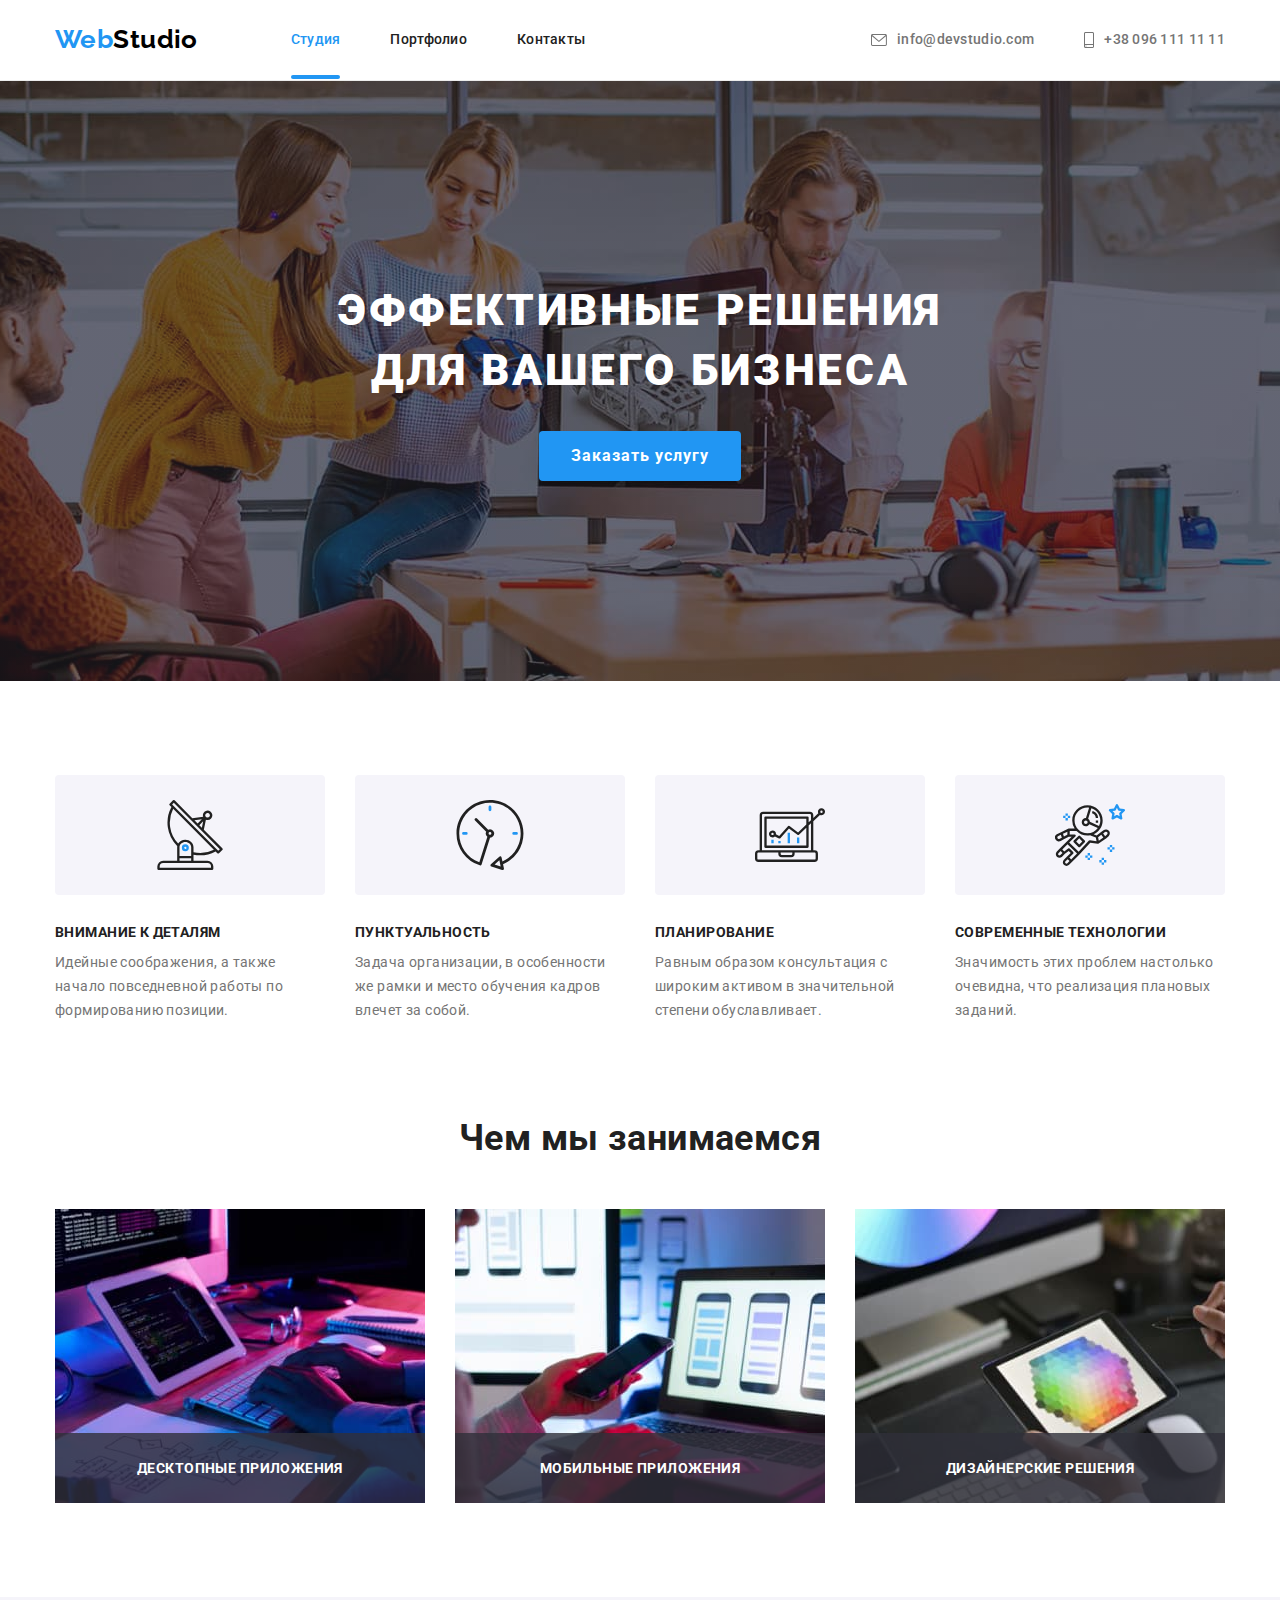
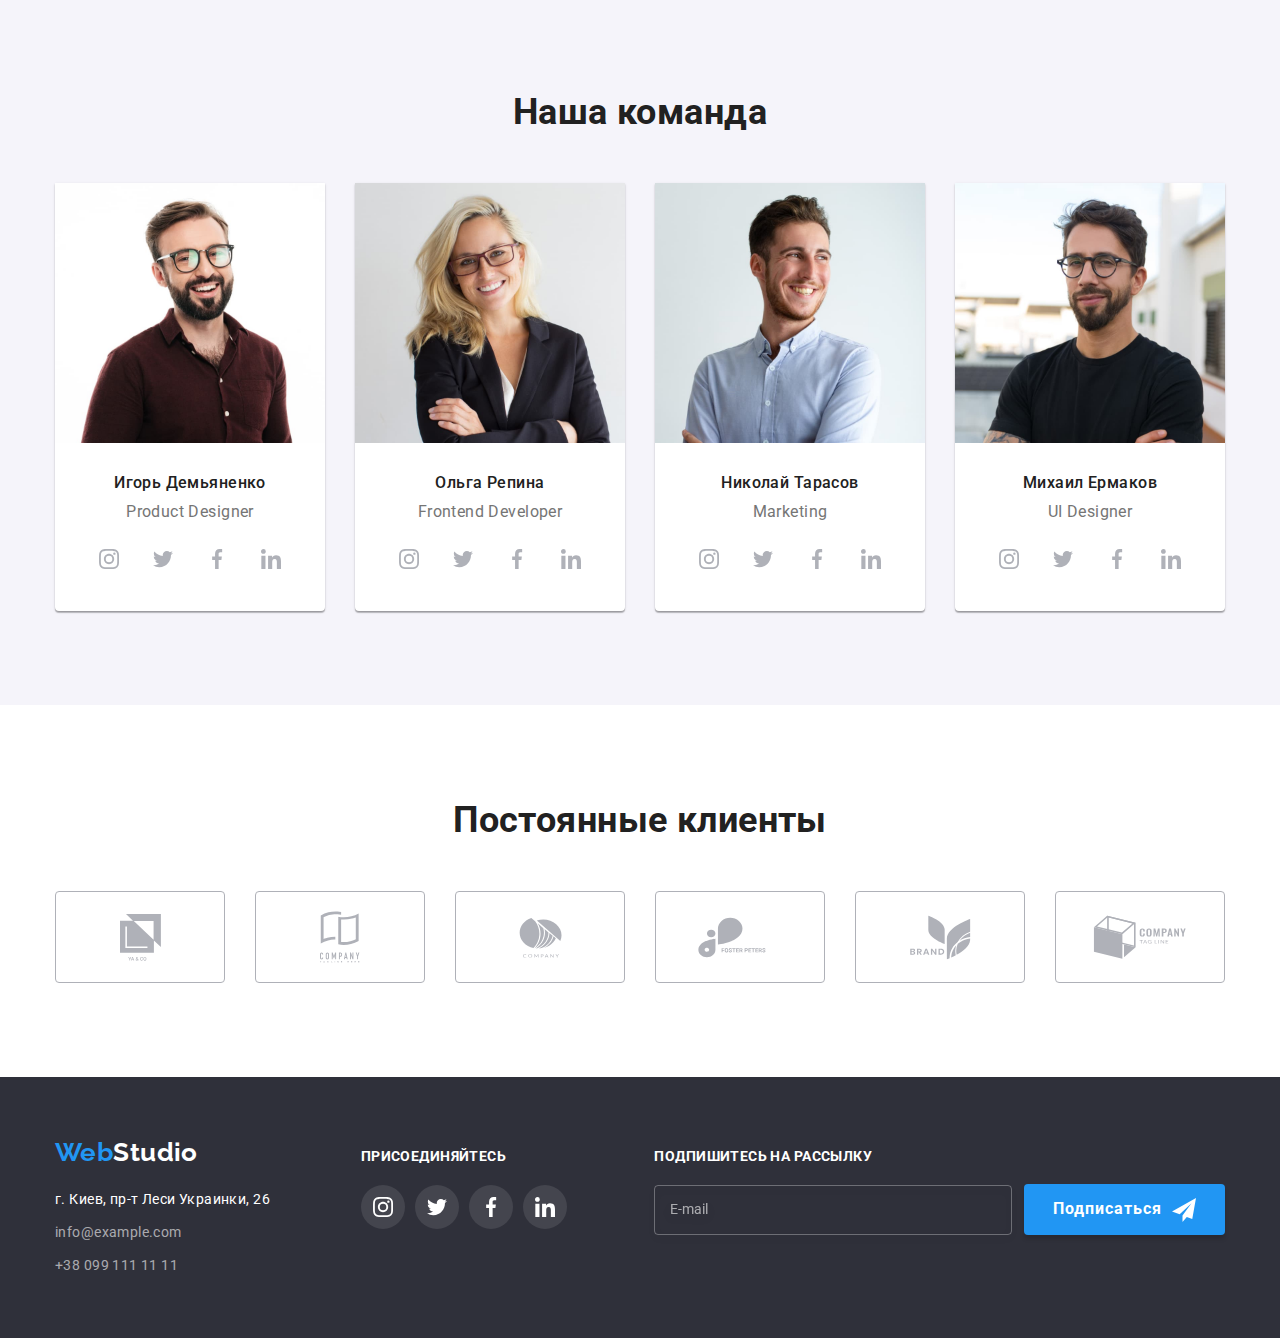
==== index.html @ 0a2baaaf "BEM header, hero, features" ====
<!DOCTYPE html>
<html lang="ru">
<head>
    <meta charset="UTF-8">
    <meta http-equiv="X-UA-Compatible" content="IE=edge">
    <meta name="viewport" content="width=device-width, initial-scale=1.0">
    <title>Студия</title>
    <link rel="preconnect" href="https://fonts.googleapis.com">
    <link rel="preconnect" href="https://fonts.gstatic.com" crossorigin>
    <link href="https://fonts.googleapis.com/css2?family=Raleway:wght@700&family=Roboto:wght@400;500;700;900&display=swap"
        rel="stylesheet">
    <link rel="stylesheet" href="https://cdnjs.cloudflare.com/ajax/libs/modern-normalize/1.1.0/modern-normalize.min.css">
    <link rel="stylesheet" href="./css/styles.css"/>
</head>
<body>
    <header class="header">
        <div class="container header-box">
            <nav class="nav">
                <a href="./index.html" class="logo logo--black"><span class="logo__accent">Web</span>Studio</a>            
                <ul class="nav__list">
                    <li class="nav__item"><a href="./index.html" class="nav__link current">Студия</a> </li>
                    <li class="nav__item"><a href="./portfolio.html" class="nav__link">Портфолио</a> </li>
                    <li class="nav__item"><a href="#" class="nav__link">Контакты</a> </li>
                </ul>
            </nav>
            <ul class="contacts">
                <li class="contacts__item">
                    <a href="mailto:info@devstudio.com" class="contacts__link">
                        <svg class="contacts__icon" width="16" height="12">
                            <use href="./img/symbol-defs.svg#envelope"></use>
                        </svg>
                        info@devstudio.com</a>
                </li>
                <li class="contacts__item">
                    <a href="tel:+380961111111" class="contacts__link">
                        <svg class="contacts__icon" width="10" height="16">
                            <use href="./img/symbol-defs.svg#smartphone"></use>
                        </svg>
                        +38 096 111 11 11</a>
                </li>
            </ul>  
        </div>
    </header>
    <main>
        <!-- Секція Hero -->
        <section class="hero overlay">
            <div class="container">
                <h1 class="hero__title">Эффективные решения для вашего бизнеса</h1>
                <button type="button" class="button hero__button" data-modal-open>
                    Заказать услугу
                </button>                
            </div>           
        </section>
        <!-- Наші особливості -->
        <section class="feature section">
            <div class="container">
                <h2 class="visually-hidden">Наши особенности</h2>
                <ul class="feature__list">
                    <li class="feature__item">
                        <div class="feature__box">
                            <svg width="70" height="70">
                                <use href="./img/symbol-defs.svg#antenna"></use>
                            </svg>
                        </div>
                        <h3 class="feature__title">Внимание к деталям</h3>
                        <p class="feature__text">Идейные соображения, а также начало повседневной работы по формированию позиции.</p>
                    </li>
                    <li class="feature__item">
                        <div class="feature__box">
                            <svg width="70" height="70">
                                <use href="./img/symbol-defs.svg#clock"></use>
                            </svg>
                        </div>
                        <h3 class="feature__title">Пунктуальность</h3>
                        <p class="feature__text">Задача организации, в особенности же рамки и место обучения кадров влечет за собой.</p>
                    </li>
                    <li class="feature__item">
                        <div class="feature__box">
                            <svg width="70" height="70">
                                <use href="./img/symbol-defs.svg#diagram"></use>
                            </svg>
                        </div>
                        <h3 class="feature__title">Планирование</h3>
                        <p class="feature__text">Равным образом консультация с широким активом в значительной степени обуславливает.</p>
                    </li>
                    <li class="feature__item">
                        <div class="feature__box">
                            <svg width="70" height="70">
                                <use href="./img/symbol-defs.svg#astronaut"></use>
                            </svg>
                        </div>
                        <h3 class="feature__title">Современные технологии</h3>
                        <p class="feature__text">Значимость этих проблем настолько очевидна, что реализация плановых заданий.</p>
                    </li>
                </ul>
            </div>
        </section>
        <!-- чим ми займаємось -->
        <section class="works section">
            <div class="container">
                <h2 class="secondary-title">Чем мы занимаемся</h2>
                <ul class="works__list">
                    <li class="works__item">
                        <img src="./img/box1.jpg" alt="Верстка сайтов" width="370">
                        <p class="work__description">Десктопные приложения</p>
                    </li>
                    <li class="works__item">
                        <img src="./img/box2.jpg" alt="Создание мобильных приложений" width="370">
                        <p class="work__description">Мобильные приложения</p>
                    </li>
                    <li class="works__item">
                        <img src="./img/box3.jpg" alt="Разработка дизайна" width="370">
                        <p class="work__description">Дизайнерские решения</p>
                    </li>
                </ul>
            </div>
        </section>
        <!-- наша команда -->
        <section class="team section">
            <div class="container">
                <h2 class="secondary-title">Наша команда</h2>
                <ul class="team__list">
                    <li class="team-link">
                        <img src="./img/team1.jpg" alt="Игорь Демьяненко" width="270">
                        <h3 class="team-title">Игорь Демьяненко</h3>
                        <p class="team-text">Product Designer</p>

                        <ul>
                            <li class="team-social">
                                <a href="#">
                                    <svg class="instagram" width="20" height="20">
                                        <use href="./img/symbol-defs.svg#instagram"></use>
                                    </svg>
                                </a>
                            </li>
                            <li class="team-social">
                                <a href="#">
                                    <svg class="twitter" width="20" height="20">
                                        <use href="./img/symbol-defs.svg#twitter"></use>
                                    </svg>
                                </a>
                            </li>
                            <li class="team-social">
                                <a href="#">
                                    <svg class="facebook" width="20" height="20">
                                        <use href="./img/symbol-defs.svg#facebook"></use>
                                    </svg>
                                </a>
                            </li>
                            <li class="team-social">
                                <a href="#">
                                    <svg class="linkedin" width="20" height="20">
                                        <use href="./img/symbol-defs.svg#linkedin"></use>
                                    </svg>
                                </a>
                            </li>
                        </ul>
                    </li>
                    <li class="team-link">
                        <img src="./img/team2.jpg" alt="Ольга Репина" width="270">
                        <h3 class="team-title">Ольга Репина</h3>
                        <p class="team-text">Frontend Developer</p>
                        <ul>
                            <li class="team-social">
                                <a href="#">
                                    <svg class="instagram" width="20" height="20">
                                        <use href="./img/symbol-defs.svg#instagram"></use>
                                    </svg>
                                </a>
                            </li>
                            <li class="team-social">
                                <a href="#">
                                    <svg class="twitter" width="20" height="20">
                                        <use href="./img/symbol-defs.svg#twitter"></use>
                                    </svg>
                                </a>
                            </li>
                            <li class="team-social">
                                <a href="#">
                                    <svg class="facebook" width="20" height="20">
                                        <use href="./img/symbol-defs.svg#facebook"></use>
                                    </svg>
                                </a>
                            </li>
                            <li class="team-social">
                                <a href="#">
                                    <svg class="linkedin" width="20" height="20">
                                        <use href="./img/symbol-defs.svg#linkedin"></use>
                                    </svg>
                                </a>
                            </li>
                        </ul>
                    </li>
                    <li class="team-link">
                        <img src="./img/team3.jpg" alt="Николай Тарасов" width="270">
                        <h3 class="team-title">Николай Тарасов</h3>
                        <p class="team-text">Marketing</p>
                        <ul>
                            <li class="team-social">
                                <a href="#">
                                    <svg class="instagram" width="20" height="20">
                                        <use href="./img/symbol-defs.svg#instagram"></use>
                                    </svg>
                                </a>
                            </li>
                            <li class="team-social">
                                <a href="#">
                                    <svg class="twitter" width="20" height="20">
                                        <use href="./img/symbol-defs.svg#twitter"></use>
                                    </svg>
                                </a>
                            </li>
                            <li class="team-social">
                                <a href="#">
                                    <svg class="facebook" width="20" height="20">
                                        <use href="./img/symbol-defs.svg#facebook"></use>
                                    </svg>
                                </a>
                            </li>
                            <li class="team-social">
                                <a href="#">
                                    <svg class="linkedin" width="20" height="20">
                                        <use href="./img/symbol-defs.svg#linkedin"></use>
                                    </svg>
                                </a>
                            </li>
                        </ul>
                    </li>
                    <li class="team-link">
                        <img src="./img/team4.jpg" alt="Михаил Ермаков" width="270">
                        <h3 class="team-title">Михаил Ермаков</h3>
                        <p class="team-text">UI Designer</p>
                        <ul>
                            <li class="team-social">
                                <a href="#">
                                    <svg class="instagram" width="20" height="20">
                                        <use href="./img/symbol-defs.svg#instagram"></use>
                                    </svg>
                                </a>
                            </li>
                            <li class="team-social">
                                <a href="#">
                                    <svg class="twitter" width="20" height="20">
                                        <use href="./img/symbol-defs.svg#twitter"></use>
                                    </svg>
                                </a>
                            </li>
                            <li class="team-social">
                                <a href="#">
                                    <svg class="facebook" width="20" height="20">
                                        <use href="./img/symbol-defs.svg#facebook"></use>
                                    </svg>
                                </a>
                            </li>
                            <li class="team-social">
                                <a href="#">
                                    <svg class="linkedin" width="20" height="20">
                                        <use href="./img/symbol-defs.svg#linkedin"></use>
                                    </svg>
                                </a>
                            </li>
                        </ul>
                    </li>
                </ul>
            </div>
        </section>

        <!-- постійні клієнти -->
        <section class="section">
            <div class="container">
                <h2 class="secondary-title">Постоянные клиенты</h2>
                <ul class="clients-list">
                    <li class="clients-item">
                        <a href="#">
                            <svg class="client1" width="41" height="47">
                                <use href="./img/symbol-defs.svg#client1"></use>
                            </svg>
                        </a>
                    </li>
                    <li class="clients-item">
                        <a href="#">
                            <svg class="client2" width="40" height="52">
                                <use href="./img/symbol-defs.svg#client2"></use>
                            </svg>
                        </a>
                    </li>
                    <li class="clients-item">
                        <a href="#">
                            <svg class="client3" width="43" height="41">
                                <use href="./img/symbol-defs.svg#client3"></use>
                            </svg>
                        </a>
                    </li>
                    <li class="clients-item">
                        <a href="#">
                            <svg class="client4" width="84" height="41">
                                <use href="./img/symbol-defs.svg#client4"></use>
                            </svg>
                        </a>
                    </li>
                    <li class="clients-item">
                        <a href="#">
                            <svg class="client5" width="63" height="45">
                                <use href="./img/symbol-defs.svg#client5"></use>
                            </svg>
                        </a>
                    </li>
                    <li class="clients-item">
                        <a href="#">
                            <svg class="client6" width="94" height="44">
                                <use href="./img/symbol-defs.svg#client6"></use>
                            </svg>
                        </a>
                    </li>
                </ul>                
            </div>
        </section>
    </main>
    <footer>
        <div class="container footer-box">
            <div class="footer-contacts">
                <a href="./index.html" class="logo logo--white"><span class="logo__accent">Web</span>Studio</a>
                <address class="address">
                    <ul>
                        <li>г. Киев, пр-т Леси Украинки, 26</li>
                        <li><a href="mailto:info@example.com" class="address-link">info@example.com</a></li>
                        <li><a href="tel:+380991111111" class="address-link">+38 099 111 11 11</a></li>
                    </ul>
                </address>
            </div>
            <div class="footer-stbox">
                <strong class="social-strong">присоединяйтесь</strong>
                <ul class="footer-list">
                    <li class="footer-social">
                        <a href="#">
                            <svg class="instagram" width="20" height="20">
                                <use href="./img/symbol-defs.svg#instagram"></use>
                            </svg>
                        </a>
                    </li>
                    <li class="footer-social">
                        <a href="#">
                            <svg class="twitter" width="20" height="20">
                                <use href="./img/symbol-defs.svg#twitter"></use>
                            </svg>
                        </a>
                    </li>
                    <li class="footer-social">
                        <a href="#">
                            <svg class="facebook" width="20" height="20">
                                <use href="./img/symbol-defs.svg#facebook"></use>
                            </svg>
                        </a>
                    </li>
                    <li class="footer-social">
                        <a href="#">
                            <svg class="linkedin" width="20" height="20">
                                <use href="./img/symbol-defs.svg#linkedin"></use>
                            </svg>
                        </a>
                    </li>
                </ul>
            </div>
            <div class="subscr">
                <strong class="social-strong">Подпишитесь на рассылку</strong>
                <form class="subscr-form">
                    <label class="subscr-title">                 
                        <input class="subscr-input" type="email" name="user-email" placeholder="E-mail">
                    </label>
                    <button class="button subscr-button" type="submit">Подписаться
                        <svg class="subscr-svg" width="24" height="24">
                            <use href="./img/symbol-defs.svg#send-form"></use>
                        </svg>
                    </button>
                </form>
            </div>
<!-- 
            <div class="subscr">
                <form class="subscr-form">
                    <label class="subscr-title"><span class="span-strong">Подпишитесь на рассылку</span> 
                        <input class="subscr-input" type="email" name="user-email" placeholder="E-mail">
                    </label>
                    <button class="button subscr-button" type="submit">Подписаться
                        <svg class="subscr-svg" width="24" height="24">
                            <use href="./img/symbol-defs.svg#send-form"></use>
                        </svg>
                    </button>
                </form>
            </div> -->
            



        </div>
    </footer>    

<!-- Modal window -->
    <div  class="backdrop is-hidden" data-modal>
        <div class="modal">

            <button type="button" class="modal-button-close" data-modal-close>                
                <svg class="close" width="11" height="11">
                    <use href="./img/symbol-defs.svg#close"></use>
                </svg>                
            </button>
            <p class="modal-title">Оставьте свои данные, мы вам перезвоним</p>
            <form>
                <label class="modal-label">Имя
                    <input type="text" name="user-name" class="modal-input">
                    <svg class="modal-svg" width="18" height="18">
                        <use href="./img/symbol-defs.svg#person-form"></use>
                    </svg>
                </label>
                <label class="modal-label">Телефон
                    <input type="tel" name="user-tel" class="modal-input">
                    <svg class="modal-svg" width="18" height="18">
                        <use href="./img/symbol-defs.svg#phone-form"></use>
                    </svg>
                </label>
                <label class="modal-label">Почта
                    <input type="email" name="user-email" class="modal-input">
                    <svg class="modal-svg" width="18" height="18">
                        <use href="./img/symbol-defs.svg#email-form"></use>
                    </svg>
                </label>
                <label class="modal-label modal-coment">Комментарий
                    <textarea name="user-coment" id="user-coment" placeholder="Введите текст" class="textarea-coment  cmodal-input"></textarea>
                </label>
                <label class="checkbox">
                    <input type="checkbox" name="checkbox" class="checkbox-input">
                    <span class="checkbox-svg"></span>
                    <span class="checkbox-text">
                        Соглашаюсь с рассылкой и принимаю <a href="#" class="checkbox-link">Условия договора</a>
                    </span> 
                </label>
                <button type="submit" class="button button-modal">Отправить</button>   
            </form>
        </div>
    </div>

    <script src="./js/modal.js"></script>
</body>
</html>
---- css/styles.css ----
.visually-hidden {
  position: absolute;
  width: 1px;
  height: 1px;
  margin: -1px;
  border: 0;
  padding: 0;
  
  white-space: nowrap;
  clip-path: inset(100%);
  clip: rect(0 0 0 0);
  overflow: hidden;
}

:root {
  --primary-text-color: #212121;
  --secondary-text-color: #757575;
  --primary-white-color: #FFFFFF;
  --accent-colour: #2196F3;
  --footer-gray: rgba(255, 255, 255, 0.6);
  --main-background: #FFFFFF;
  --secondary-background: #2F303A;
  --alternative-background: #F5F4FA;
  --logo-black: #000000;

  --cubic-bezier-stand: cubic-bezier(0.4, 0, 0.2, 1);
}

ul {
  list-style: none;
  margin: 0;
  padding-left: 0;
}
h1, h2, h3, h4, h5, p {
  margin: 0;
}

a {
  text-decoration: none;
}

img {
	display: block;
	max-width: 100%;
	height: auto;
}


body {
  font-family: 'Roboto', sans-serif;
  letter-spacing: 0.03em;
  font-size: 14px;
  /* font-style: normal; */
  /* font-weight: 400; */
  color: var(--primary-text-color);
  background-color: var(--main-background);  
}

.container {
  width: 1200px;
  padding-left: 15px;
  padding-right: 15px;
  margin-left: auto;
  margin-right: auto;
}
.section {
  padding-top: 94px;
  padding-bottom: 94px;
}

/* Header-styles */

.header {
  border-bottom: 1px solid #ECECEC;
}

.header-box {
  display: flex;
  align-items: center;
}

.nav{
  display: flex;
}

.logo {
  font-family: 'Raleway',
  sans-serif;
  font-weight: 700;
  font-size: 26px;
  line-height: 1.19;

  padding-top: 24px;
  padding-bottom: 25px;
  margin-right: 93px;
}

.logo--black {
  color: var(--logo-black);
}
.logo--white {
  color: var(--primary-white-color)
}
.logo__accent {
  color: var(--accent-colour);
}

.nav__list {
  display: flex;
  align-items: center;
}
.nav__item:not(:last-child) {
  margin-right: 50px;
}

.nav__link {
  font-weight: 500;
  line-height: 1.14;
  letter-spacing: 0.02em;
  
  color: var(--primary-text-color);

  padding-top: 32px;
  padding-bottom: 32px;
  position: relative;

  transition: color 250ms var(--cubic-bezier-stand);
}

.current::after {
  content: "";
  position: absolute;
  display: inline-block;

  width: 100%;
  height: 4px;
  border-radius: 2px;
  background-color: var(--accent-colour);
  left: 0;
  bottom: 0;
}

.nav__link.current {
  color: var(--accent-colour);
}

.nav__link:hover,
.nav__link:focus,
.contacts__link:hover,
.contacts__link:focus
{
  color: var(--accent-colour);
}

.contacts {
  display: flex;
  margin-left: auto;
}
.contacts__item:not(:last-child) {
  margin-right: 50px;
}

.contacts__link {
  display: flex;
  align-items: center;

  font-weight: 500;
  line-height: 1.14;
  letter-spacing: 0.02em;

  color: var(--secondary-text-color);
  transition: color 250ms var(--cubic-bezier-stand);
}

.contacts__icon {
  margin-right: 10px;
  fill: currentColor;

  transition: color 250ms var(--cubic-bezier-stand);
}

.contacts__icon:hover {
  fill: var(--accent-colour);
}

/* HERO */

.hero {
  text-align: center;
  padding: 200px 0;
  background-color: var(--secondary-background);
}
.overlay {
  height: 600px;
  max-width: 1600px;
  margin-left: auto;
  margin-right: auto;

  background-size: cover;
  background-repeat: no-repeat;
  background-position: center;

  background-image: linear-gradient(to right, rgba(47, 48, 58, 0.4),
  rgba(47, 48, 58, 0.4)  
  ), url(../img/Img-bg.jpg)
}

.hero__title {
  width: 700px;
  margin-left: auto;
  margin-right: auto;
  margin-bottom: 30px;

  font-weight: 900;
  font-size: 44px;
  line-height: 1.36;
  text-align: center;
  letter-spacing: 0.06em;
  text-transform: uppercase;

  color: var(--primary-white-color);
}

.button {
  font-weight: 700;
  font-size: 16px;
  line-height: 1.88;
  letter-spacing: 0.06em;

  border: 0;
  border-radius: 4px;
  display: inline-block;
  
  color: var(--primary-white-color);
  background-color: var(--accent-colour);
  box-shadow: 0px 4px 4px rgba(0, 0, 0, 0.15);

  cursor: pointer;
  font-family: inherit;
  font-style: inherit;

  transition: background-color 250ms var(--cubic-bezier-stand);
}

.hero__button {
  padding: 10px 32px;
}

.hero__button:hover {
  background-color: #188CE8;
}

/* Наші особливості */

.feature__list {
  display: flex;
}

.feature__item:not(:last-child) {
  margin-right: 30px;
}
.feature__item {width: 270px;}

.feature__title {
  font-size: 14px;
  line-height: 1.14;
  text-transform: uppercase;
  margin-bottom: 10px;
}

.feature__text {
  line-height: 1.71;

  color: var(--secondary-text-color);
}

.feature__box {
  width: 270px;
  height: 120px;
  background-color: var(--alternative-background);
  border-radius: 4px;

  display: flex;
  justify-content: center;
  align-items: center;
  margin-bottom: 30px;
}

/* чим ми займаємось */

.secondary-title {
  font-size: 36px;
  line-height: 1.17;
  text-align: center;
  margin-bottom: 50px;
}

.works {
  padding-top: 0;
}
.works__list {
  display: flex;
  justify-content: space-between;
}

.works__item {
  position: relative;
}

.work__description {
  position: absolute;
  left: 0;
  bottom: 0;

  display: flex;
  justify-content: center;
  align-items: center;
  width: 100%;
  height: 70px;

  color: var(--primary-white-color);
  background-color: rgba(47, 48, 58, 0.8);
  text-transform: uppercase;
  font-weight: 700;
}







/* наша команда */

.team {
  font-size: 16px;
  line-height: 1.19;

  background-color: var(--alternative-background);
}

.team__list {
  display: flex;
  justify-content: space-between;
}

.team-link {
  background-color: var(--main-background);
  text-align: center;

  box-shadow: 0px 1px 3px rgba(0, 0, 0, 0.12), 0px 1px 1px rgba(0, 0, 0, 0.14), 0px 2px 1px rgba(0, 0, 0, 0.2);
    border-radius: 0px 0px 4px 4px;
}

.team-link> img {
  margin-bottom: 30px;
}

.team-title {
  font-weight: 500;
  margin-bottom: 10px;
  font-size: 16px;
}

.team-text {
  color: var(--secondary-text-color);
  margin-bottom: 16px;
}

.team-link > ul {
  display: flex;
  margin-right: 32px;
  margin-left: 32px;
  margin-bottom: 30px;

}

.team-social {
  width: 44px;
  height: 44px;
}

.team-social:not(:last-child) {
  margin-right: 10px;
}

.team-social a {
  display: flex;
  align-items: center;
  justify-content: center;

  fill: #AFB1B8;

  width: 100%;
  height: 100%;
  border-radius: 50%;

  transition: background-color 250ms var(--cubic-bezier-stand), fill 250ms var(--cubic-bezier-stand); 
}

.team-social a:hover,
.team-social a:focus {
  fill: var(--main-background);
  background-color: var(--accent-colour);
}

/* постійні клієнти */

.clients-list {
  fill: #AFB1B8;
  display: flex;
  justify-content: space-between;
}

.clients-item {
  width: 170px;
  height: 92px;
}
.clients-item > a {
  width: 100%;
  height: 100%;

  border: 1px solid #AFB1B8;
  border-radius: 4px;

  display: flex;
  justify-content: center;
  align-items: center;  

  transition: border 250ms var(--cubic-bezier-stand), fill 250ms var(--cubic-bezier-stand);
}

.clients-item > a:hover,
.clients-item > a:focus {
  fill: var(--accent-colour);
  border: 1px solid var(--accent-colour);
}


/* footer */
footer {
  background-color: var(--secondary-background);
  padding: 60px 0;
}

.footer-box {
  display: flex;
  align-items: baseline;
  justify-content: space-between;
}
.footer-contacts {
  margin-right: 70px;
}

.address {
  line-height: 1.71;
  font-style: normal;
  margin-top: 20px;

  color: var(--primary-white-color);
}
.address > ul {
  display: inline-block;
}

.address-link {
  color: var(--footer-gray);
  margin-top: 9px;
  display: inline-block;

  transition: color 250ms var(--cubic-bezier-stand);
}
.address-link:hover,
.address-link:focus {
  color: var(--accent-colour);
}

.footer-stbox {
  margin-right: auto;
}

.social-strong {
  line-height: 1.14;
  text-transform: uppercase;
  color: var(--primary-white-color);
}

.footer-list{
  display: flex;
  margin-top: 20px;
}

.footer-social {
  width: 44px;
  height: 44px;
  fill: var(--primary-white-color);
}

.footer-social:not(:last-child) {
  margin-right: 10px;
}

.footer-social a {
  display: flex;
  align-items: center;
  justify-content: center;

  width: 100%;
  height: 100%;
  border-radius: 50%;

  background-color: rgba(255, 255, 255, 0.1);

  transition: background-color 250ms var(--cubic-bezier-stand);
}

.footer-social a:hover,
.footer-social a:focus {
  background-color: var(--accent-colour);
}

/* subscription form */

.subscr-form {
  display: flex;
  justify-content: flex-end;
  align-items: flex-end;
}
.subscr-input {
  width: 358px;

  padding: 15px;
  margin-right: 12px;
  line-height: 1.25;
  color: var(--primary-white-color);

  border: 1px solid rgba(255, 255, 255, 0.3);
  border-radius: 4px;
  filter: drop-shadow(0px 4px 4px rgba(0, 0, 0, 0.15));

  background-color: transparent;
  margin-top: 20px;
}

.subscr-input::placeholder {
  color: rgba(255, 255, 255, 0.6);
}

.subscr-button {
  padding: 10px 29px;

  display: flex;
  justify-content: center;
  align-items: center;
}
.subscr-button:hover {
  background-color: #188CE8;
}

.subscr-svg {
  margin-left: 10px;
}

.span-strong {
  line-height: 1.14;
  text-transform: uppercase;
  color: var(--primary-white-color);
}

/* Модальне вікно */

.backdrop {
  position: fixed;
  top: 0;
  left: 0;
  width: 100%;
  height: 100%;
  /* width: 100vw;
  height: 100vw; */
  background-color: rgba(0, 0, 0, 0.2);

  opacity: 1;  
  transition: opacity 250ms linear;
  }

.backdrop.is-hidden {
  opacity: 0;
  pointer-events: none;
  /* visibility: visible; */
  visibility: hidden;
} 

.backdrop.is-hidden .modal {
  transform: translate(-50%, -50%) scale(0.5);
}

.modal {
  position: absolute;
  top: 50%;
  left: 50%;
  width: 528px;
  min-height: 581px;
  padding: 40px;

  background-color: #FFFFFF;
  box-shadow: 0px 1px 3px rgba(0, 0, 0, 0.12), 0px 1px 1px rgba(0, 0, 0, 0.14), 0px 2px 1px rgba(0, 0, 0, 0.2);
  border-radius: 4px; 

  transform: translate(-50%, -50%) scale(1);

  transition: transform 250ms cubic-bezier(.23,.79,.83,.67);
}

.modal-button-close {
  position: absolute;
  top: 8px;
  right: 8px;

  display: flex;
  justify-content:center;
  align-items: center;

  cursor: pointer;
  padding: 0;
  width: 30px;
  height: 30px;

  border: 1px solid rgba(0, 0, 0, 0.1);
  border-radius: 50%;

  background-color: var(--main-background);
  fill: var(--logo-black);

  transition: fill 250ms var(--cubic-bezier-stand);
}

.modal-button-close:hover,
.modal-button-close:focus {
  fill: var(--accent-colour);
}

.modal-title {
  text-align: center;
  font-size: 20px;
  font-weight: 700;
  margin-bottom: 12px;
  }

.modal-label {
  display: block;
  position: relative;
  /* margin-top: 40px; */
  margin-bottom: 10px;

  font-size: 12px;
  line-height: 1.17;
  letter-spacing: 0.01em;
  color: var(--secondary-text-color);
}

.modal-input:focus + .modal-svg,
.modal-input:hover + .modal-svg {
  fill: var(--accent-colour);
}

.modal-input {
  margin-top: 4px;

  font-style: inherit;
  padding: 11px 11px 11px 42px;
  border: 1px solid rgba(33, 33, 33, 0.2);
  border-radius: 4px;
  width: 100%;

  color: var(--primary-text-color);

  transition: border-color 250ms var(--cubic-bezier-stand);
}
.modal-svg {
  position: absolute;
  left: 12px;
  bottom: 11px;
  transition: fill 250ms var(--cubic-bezier-stand);
}

.modal-coment {
  margin-bottom: 20px;
}

.textarea-coment {
  padding: 12px 16px;
  font-style: inherit;
  border: 1px solid rgba(33, 33, 33, 0.2);
  border-radius: 4px;
  width: 100%;
  height: 120px;
  resize: none;

  color: var(--primary-text-color);
  transition: border-color 250ms var(--cubic-bezier-stand);
}
.textarea-coment::placeholder {
  color: rgba(117, 117, 117, 0.5);
}

.modal-input:hover,
.modal-input:focus {
  border-color: var(--accent-colour)
}

.checkbox {
  display: flex;
  justify-content: center;
  align-items: center;
  line-height: 1.71;
  color: var(--secondary-text-color);
}

.checkbox-input {
  /* appearance: none;
  position: absolute; */
  left: 54px;

  position: absolute;
  width: 1px;
  height: 1px;
  margin: -1px;
  border: 0;
  padding: 0;
  
  white-space: nowrap;
  clip-path: inset(100%);
  clip: rect(0 0 0 0);
  overflow: hidden;
}

.checkbox-svg {
  position: absolute;
  left: 54px;
  width: 16px;
  height: 15px;
  background-image: url(../img/uncheck.svg);
}

.checkbox-input:checked + .checkbox-svg {
  background-image: url(../img/check.svg);
  opacity: 1;
}
.checkbox-input:focus-visible + .checkbox-svg {
  background-image: url(../img/uncheck-blue.svg);
}
.checkbox-input:checked:focus-visible + .checkbox-svg {
  background-image: url(../img/check.svg);
}

.checkbox-link {
  text-decoration: underline;
  color: var(--accent-colour);
}
.checkbox-text {
  margin-left: 23px;
}

.button-modal {
  display: block;
  padding: 10px 55px;
  margin-left: auto;
  margin-right: auto;
  margin-top: 30px;
}
.button-modal:hover {
  background-color: #188CE8;
}


/* portfolio */
/* Фільтр */

.filter {
  display: flex;
  justify-content: center;
  margin-bottom: 50px;
}

.filter> li:not(:last-child) {
  margin-right: 8px;
}

.button-filter {
  font-weight: 500;
  font-size: 16px;
  line-height: 1.62;
  text-align: center;
  letter-spacing: 0.03em;

  background: var(--alternative-background);
  border: 0;
  border-radius: 4px;
  padding: 6px 22px;
  display: inline-block;

  cursor: pointer;
  font-family: inherit;
  font-style: inherit;

  transition: box-shadow 250ms var(--cubic-bezier-stand), background-color 250ms var(--cubic-bezier-stand), color 250ms var(--cubic-bezier-stand);
}
.button-filter:hover,
.button-filter:focus {
  color: var(--main-background);
  background-color: var(--accent-colour);

  box-shadow: 0px 2px 2px 0px #0000001F;
  box-shadow: 0px 1px 2px 0px #00000014;
  box-shadow: 0px 3px 1px 0px #0000001A;
}
/* < !-- Елементи фільтру --> */

.project-items {
  display: flex;
  flex-wrap: wrap;
  /* justify-content: space-between; */
}

.project-items> li {
  margin-right: 30px;
  margin-bottom: 30px;
  width: calc((100% - 60px) / 3);
  /* gap: 30px; */
}

.project-link {
  display: block;
  transition: box-shadow 250ms var(--cubic-bezier-stand);
}

.project-link:hover,
.project-link:focus {
  box-shadow: 0px 4px 4px 0px #00000040;
  ;
}

.project-items> li:nth-child(3n) {
  margin-right: 0px;
}
.project-items> li:nth-last-child(-n+3) {
  margin-bottom: 0px;
}

.project-link-container {
  border-left: 1px solid #EEEEEE;
  border-bottom: 1px solid #EEEEEE;
  border-right: 1px solid #EEEEEE;

  padding: 20px 24px;
}

.project-title {
  font-size: 18px;
  line-height: 2.00;
  letter-spacing: 0.06em;
  color: var(--primary-text-color);
}

.project-text {
  margin-top: 4px;

  font-size: 16px;
  line-height: 1.88;
  color: var(--secondary-text-color);
}

.project-img {
  position: relative;
  overflow: hidden;
}

.project-overlay {
  position: absolute;
  bottom: 0;
  left: 0;
  width: 100%;
  height: 100%;

  transform: translateY(100%);
  transition: transform 250ms var(--cubic-bezier-stand);
  
  padding: 63px 24px;

  font-size: 18px;
  line-height: 1.56;
  color: var(--primary-white-color);
}

/* Текс і фон окремі при ховері */
/* .project-overlay {
  opacity: 0;
  transition: opacity 500ms cubic-bezier(0.4, 0, 0.2, 1);}
.project-link:hover .project-overlay {
  opacity: 1;
} */

.project-link:hover .project-overlay {
  transform: translateY(0);
}

.project-img::before {
  content: '';
  position: absolute;

  transform: translateY(100%);
  transition: transform 250ms var(--cubic-bezier-stand);

  bottom: 0;
  left: 0;
  width: 100%;
  height: 100%;

  background-color: rgba(33, 150, 243, 0.9);
}

.project-link:hover .project-img::before {
  transform: translateY(0);
}
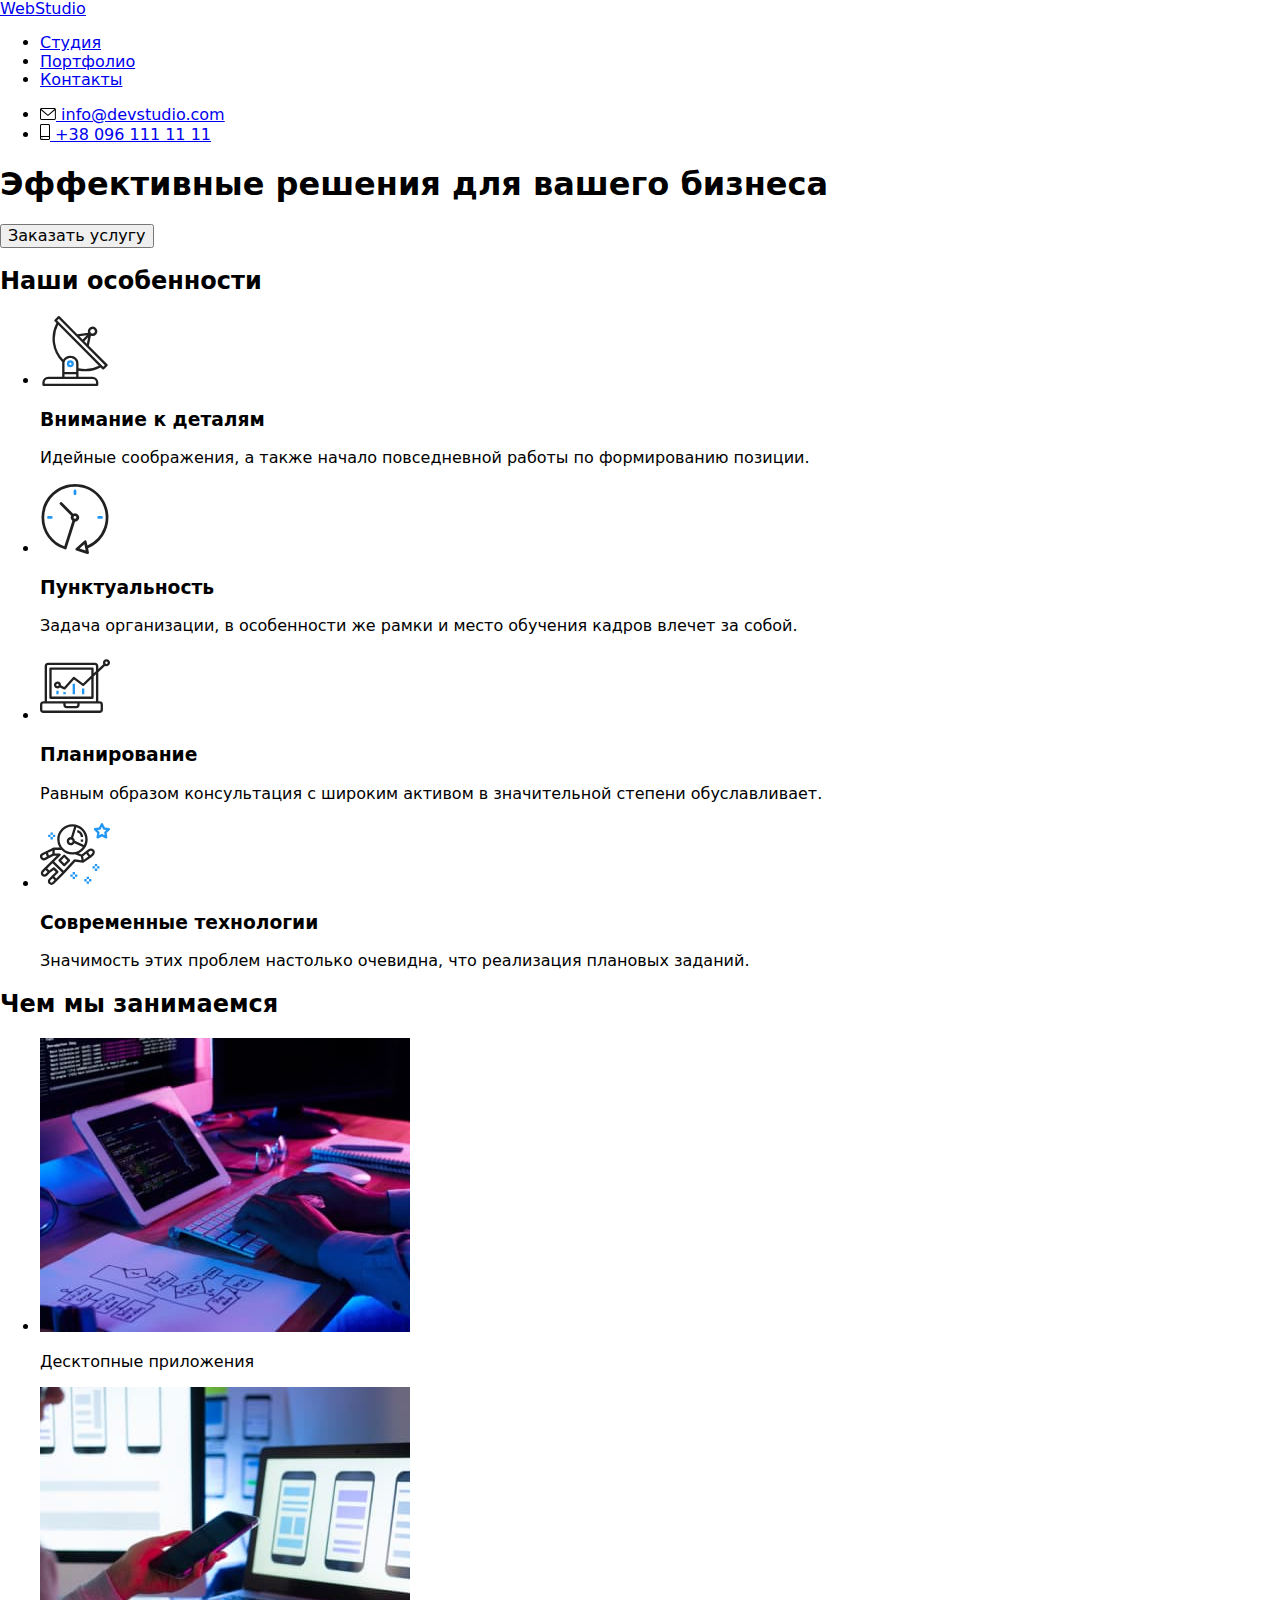
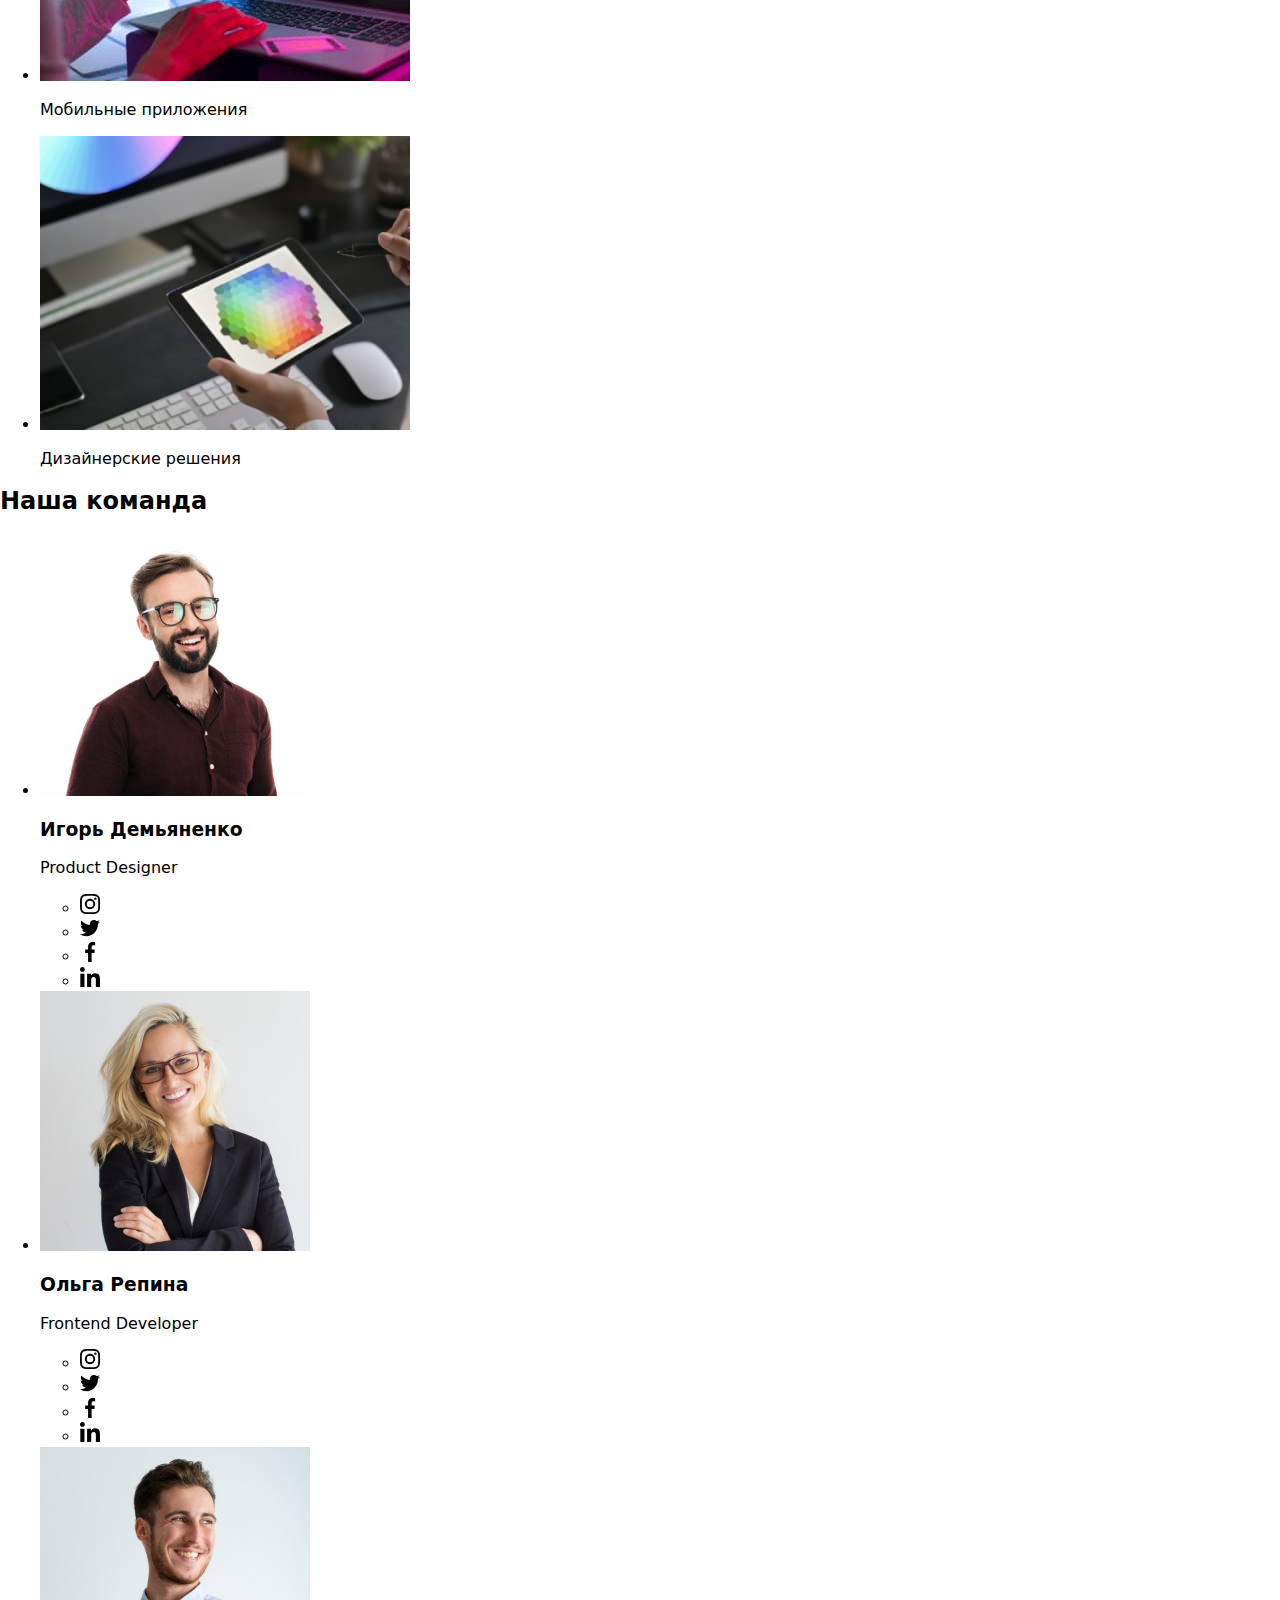
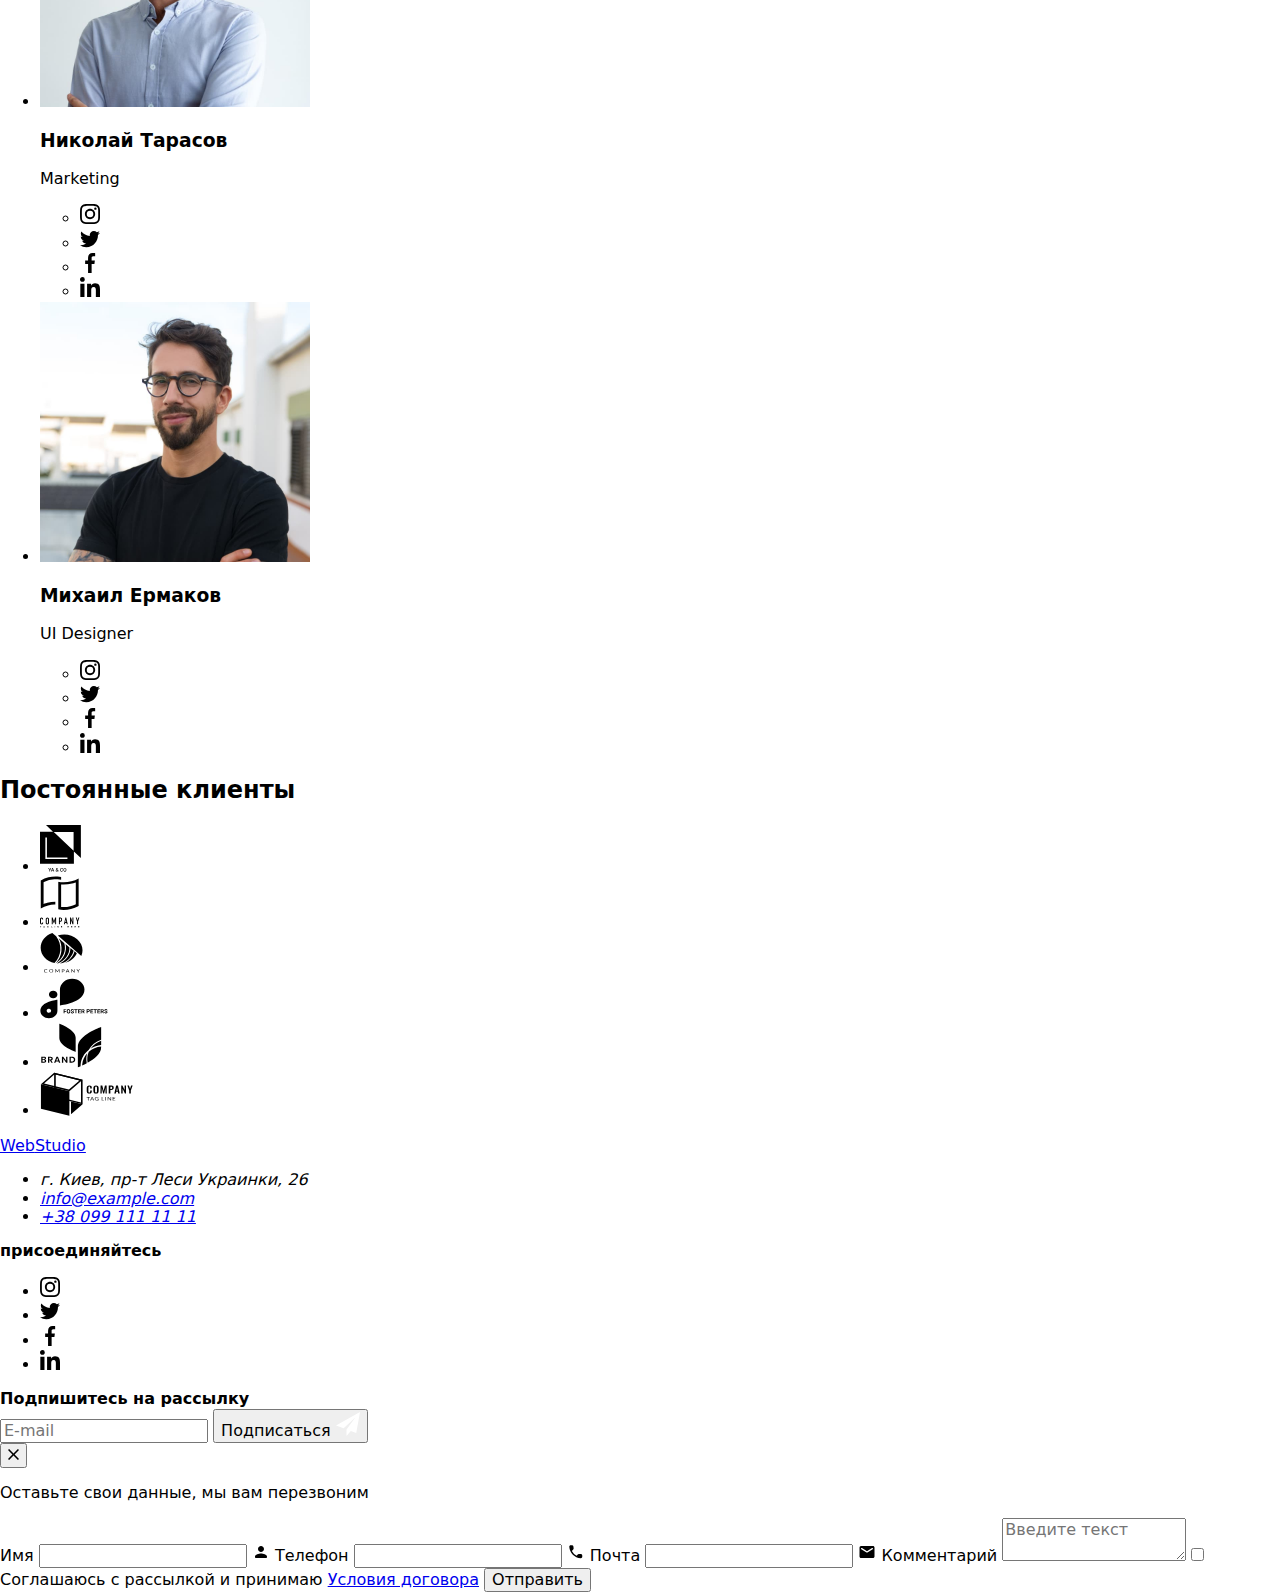
==== commit d2e9ee85: "css to scss" ====
--- a/index.html
+++ b/index.html
@@ -10,7 +10,7 @@
     <link href="https://fonts.googleapis.com/css2?family=Raleway:wght@700&family=Roboto:wght@400;500;700;900&display=swap"
         rel="stylesheet">
     <link rel="stylesheet" href="https://cdnjs.cloudflare.com/ajax/libs/modern-normalize/1.1.0/modern-normalize.min.css">
-    <link rel="stylesheet" href="./css/styles.css"/>
+    <link rel="stylesheet" href="./dist/css/main.min.css">
 </head>
 <body>
     <header class="header">
@@ -120,141 +120,141 @@
             <div class="container">
                 <h2 class="secondary-title">Наша команда</h2>
                 <ul class="team__list">
-                    <li class="team-link">
-                        <img src="./img/team1.jpg" alt="Игорь Демьяненко" width="270">
-                        <h3 class="team-title">Игорь Демьяненко</h3>
-                        <p class="team-text">Product Designer</p>
+                    <li class="team-card">
+                        <img src="./img/team1.jpg" alt="Игорь Демьяненко" width="270" class="team-card__img">
+                        <h3 class="team-card__title">Игорь Демьяненко</h3>
+                        <p class="team-card__text">Product Designer</p>
 
-                        <ul>
-                            <li class="team-social">
-                                <a href="#">
-                                    <svg class="instagram" width="20" height="20">
+                        <ul class="social-links team__social-links">
+                            <li class="social-links__item">
+                                <a href="#" class="social-links__link team__social-link">
+                                    <svg width="20" height="20">
                                         <use href="./img/symbol-defs.svg#instagram"></use>
                                     </svg>
                                 </a>
                             </li>
-                            <li class="team-social">
-                                <a href="#">
-                                    <svg class="twitter" width="20" height="20">
+                            <li class="social-links__item">
+                                <a href="#" class="social-links__link team__social-link">
+                                    <svg width="20" height="20">
                                         <use href="./img/symbol-defs.svg#twitter"></use>
                                     </svg>
                                 </a>
                             </li>
-                            <li class="team-social">
-                                <a href="#">
-                                    <svg class="facebook" width="20" height="20">
+                            <li class="social-links__item">
+                                <a href="#" class="social-links__link team__social-link">
+                                    <svg width="20" height="20">
                                         <use href="./img/symbol-defs.svg#facebook"></use>
                                     </svg>
                                 </a>
                             </li>
-                            <li class="team-social">
-                                <a href="#">
-                                    <svg class="linkedin" width="20" height="20">
+                            <li class="social-links__item">
+                                <a href="#" class="social-links__link team__social-link">
+                                    <svg width="20" height="20">
                                         <use href="./img/symbol-defs.svg#linkedin"></use>
                                     </svg>
                                 </a>
                             </li>
                         </ul>
                     </li>
-                    <li class="team-link">
-                        <img src="./img/team2.jpg" alt="Ольга Репина" width="270">
-                        <h3 class="team-title">Ольга Репина</h3>
-                        <p class="team-text">Frontend Developer</p>
-                        <ul>
-                            <li class="team-social">
-                                <a href="#">
-                                    <svg class="instagram" width="20" height="20">
+                    <li class="team-card">
+                        <img src="./img/team2.jpg" alt="Ольга Репина" width="270" class="team-card__img">
+                        <h3 class="team-card__title">Ольга Репина</h3>
+                        <p class="team-card__text">Frontend Developer</p>
+                        <ul class="social-links team__social-links">
+                            <li class="social-links__item">
+                                <a href="#" class="social-links__link team__social-link">
+                                    <svg width="20" height="20">
                                         <use href="./img/symbol-defs.svg#instagram"></use>
                                     </svg>
                                 </a>
                             </li>
-                            <li class="team-social">
-                                <a href="#">
-                                    <svg class="twitter" width="20" height="20">
+                            <li class="social-links__item">
+                                <a href="#" class="social-links__link team__social-link">
+                                    <svg width="20" height="20">
                                         <use href="./img/symbol-defs.svg#twitter"></use>
                                     </svg>
                                 </a>
                             </li>
-                            <li class="team-social">
-                                <a href="#">
-                                    <svg class="facebook" width="20" height="20">
+                            <li class="social-links__item">
+                                <a href="#" class="social-links__link team__social-link">
+                                    <svg width="20" height="20">
                                         <use href="./img/symbol-defs.svg#facebook"></use>
                                     </svg>
                                 </a>
                             </li>
-                            <li class="team-social">
-                                <a href="#">
-                                    <svg class="linkedin" width="20" height="20">
+                            <li class="social-links__item">
+                                <a href="#" class="social-links__link team__social-link">
+                                    <svg width="20" height="20">
                                         <use href="./img/symbol-defs.svg#linkedin"></use>
                                     </svg>
                                 </a>
                             </li>
                         </ul>
                     </li>
-                    <li class="team-link">
-                        <img src="./img/team3.jpg" alt="Николай Тарасов" width="270">
-                        <h3 class="team-title">Николай Тарасов</h3>
-                        <p class="team-text">Marketing</p>
-                        <ul>
-                            <li class="team-social">
-                                <a href="#">
-                                    <svg class="instagram" width="20" height="20">
+                    <li class="team-card">
+                        <img src="./img/team3.jpg" alt="Николай Тарасов" width="270" class="team-card__img">
+                        <h3 class="team-card__title">Николай Тарасов</h3>
+                        <p class="team-card__text">Marketing</p>
+                        <ul class="social-links team__social-links">
+                            <li class="social-links__item">
+                                <a href="#" class="social-links__link team__social-link">
+                                    <svg width="20" height="20">
                                         <use href="./img/symbol-defs.svg#instagram"></use>
                                     </svg>
                                 </a>
                             </li>
-                            <li class="team-social">
-                                <a href="#">
-                                    <svg class="twitter" width="20" height="20">
+                            <li class="social-links__item">
+                                <a href="#" class="social-links__link team__social-link">
+                                    <svg width="20" height="20">
                                         <use href="./img/symbol-defs.svg#twitter"></use>
                                     </svg>
                                 </a>
                             </li>
-                            <li class="team-social">
-                                <a href="#">
-                                    <svg class="facebook" width="20" height="20">
+                            <li class="social-links__item">
+                                <a href="#" class="social-links__link team__social-link">
+                                    <svg width="20" height="20">
                                         <use href="./img/symbol-defs.svg#facebook"></use>
                                     </svg>
                                 </a>
                             </li>
-                            <li class="team-social">
-                                <a href="#">
-                                    <svg class="linkedin" width="20" height="20">
+                            <li class="social-links__item">
+                                <a href="#" class="social-links__link team__social-link">
+                                    <svg width="20" height="20">
                                         <use href="./img/symbol-defs.svg#linkedin"></use>
                                     </svg>
                                 </a>
                             </li>
                         </ul>
                     </li>
-                    <li class="team-link">
-                        <img src="./img/team4.jpg" alt="Михаил Ермаков" width="270">
-                        <h3 class="team-title">Михаил Ермаков</h3>
-                        <p class="team-text">UI Designer</p>
-                        <ul>
-                            <li class="team-social">
-                                <a href="#">
-                                    <svg class="instagram" width="20" height="20">
+                    <li class="team-card">
+                        <img src="./img/team4.jpg" alt="Михаил Ермаков" width="270" class="team-card__img">
+                        <h3 class="team-card__title">Михаил Ермаков</h3>
+                        <p class="team-card__text">UI Designer</p>
+                        <ul class="social-links team__social-links">
+                            <li class="social-links__item">
+                                <a href="#" class="social-links__link team__social-link">
+                                    <svg width="20" height="20">
                                         <use href="./img/symbol-defs.svg#instagram"></use>
                                     </svg>
                                 </a>
                             </li>
-                            <li class="team-social">
-                                <a href="#">
-                                    <svg class="twitter" width="20" height="20">
+                            <li class="social-links__item">
+                                <a href="#" class="social-links__link team__social-link">
+                                    <svg width="20" height="20">
                                         <use href="./img/symbol-defs.svg#twitter"></use>
                                     </svg>
                                 </a>
                             </li>
-                            <li class="team-social">
-                                <a href="#">
-                                    <svg class="facebook" width="20" height="20">
+                            <li class="social-links__item">
+                                <a href="#" class="social-links__link team__social-link">
+                                    <svg width="20" height="20">
                                         <use href="./img/symbol-defs.svg#facebook"></use>
                                     </svg>
                                 </a>
                             </li>
-                            <li class="team-social">
-                                <a href="#">
-                                    <svg class="linkedin" width="20" height="20">
+                            <li class="social-links__item">
+                                <a href="#" class="social-links__link team__social-link">
+                                    <svg width="20" height="20">
                                         <use href="./img/symbol-defs.svg#linkedin"></use>
                                     </svg>
                                 </a>
@@ -269,45 +269,45 @@
         <section class="section">
             <div class="container">
                 <h2 class="secondary-title">Постоянные клиенты</h2>
-                <ul class="clients-list">
-                    <li class="clients-item">
-                        <a href="#">
-                            <svg class="client1" width="41" height="47">
+                <ul class="clients">
+                    <li class="clients__item">
+                        <a href="#" class="clients__link">
+                            <svg width="41" height="47">
                                 <use href="./img/symbol-defs.svg#client1"></use>
                             </svg>
                         </a>
                     </li>
-                    <li class="clients-item">
-                        <a href="#">
-                            <svg class="client2" width="40" height="52">
+                    <li class="clients__item">
+                        <a href="#" class="clients__link">
+                            <svg width="40" height="52">
                                 <use href="./img/symbol-defs.svg#client2"></use>
                             </svg>
                         </a>
                     </li>
-                    <li class="clients-item">
-                        <a href="#">
-                            <svg class="client3" width="43" height="41">
+                    <li class="clients__item">
+                        <a href="#" class="clients__link">
+                            <svg width="43" height="41">
                                 <use href="./img/symbol-defs.svg#client3"></use>
                             </svg>
                         </a>
                     </li>
-                    <li class="clients-item">
-                        <a href="#">
-                            <svg class="client4" width="84" height="41">
+                    <li class="clients__item">
+                        <a href="#" class="clients__link">
+                            <svg width="84" height="41">
                                 <use href="./img/symbol-defs.svg#client4"></use>
                             </svg>
                         </a>
                     </li>
-                    <li class="clients-item">
-                        <a href="#">
-                            <svg class="client5" width="63" height="45">
+                    <li class="clients__item">
+                        <a href="#" class="clients__link">
+                            <svg width="63" height="45">
                                 <use href="./img/symbol-defs.svg#client5"></use>
                             </svg>
                         </a>
                     </li>
-                    <li class="clients-item">
-                        <a href="#">
-                            <svg class="client6" width="94" height="44">
+                    <li class="clients__item">
+                        <a href="#" class="clients__link">
+                            <svg width="94" height="44">
                                 <use href="./img/symbol-defs.svg#client6"></use>
                             </svg>
                         </a>
@@ -316,121 +316,104 @@
             </div>
         </section>
     </main>
-    <footer>
-        <div class="container footer-box">
-            <div class="footer-contacts">
+    <footer class="footer">
+        <div class="container footer__box">
+            <div class="footer__contacts">
                 <a href="./index.html" class="logo logo--white"><span class="logo__accent">Web</span>Studio</a>
                 <address class="address">
                     <ul>
                         <li>г. Киев, пр-т Леси Украинки, 26</li>
-                        <li><a href="mailto:info@example.com" class="address-link">info@example.com</a></li>
-                        <li><a href="tel:+380991111111" class="address-link">+38 099 111 11 11</a></li>
+                        <li><a href="mailto:info@example.com" class="address__link">info@example.com</a></li>
+                        <li><a href="tel:+380991111111" class="address__link">+38 099 111 11 11</a></li>
                     </ul>
                 </address>
             </div>
-            <div class="footer-stbox">
-                <strong class="social-strong">присоединяйтесь</strong>
-                <ul class="footer-list">
-                    <li class="footer-social">
-                        <a href="#">
-                            <svg class="instagram" width="20" height="20">
+            <div class="footer__soc-box">
+                <strong class="footer__strong">присоединяйтесь</strong>
+                <ul class="social-links footer-social">
+                    <li class="social-links__item footer-social__item">
+                        <a href="#" class="footer-social__link social-links__link">
+                            <svg width="20" height="20">
                                 <use href="./img/symbol-defs.svg#instagram"></use>
                             </svg>
                         </a>
                     </li>
-                    <li class="footer-social">
-                        <a href="#">
-                            <svg class="twitter" width="20" height="20">
+                    <li class="social-links__item footer-social__item">
+                        <a href="#" class="footer-social__link social-links__link">
+                            <svg width="20" height="20">
                                 <use href="./img/symbol-defs.svg#twitter"></use>
                             </svg>
                         </a>
                     </li>
-                    <li class="footer-social">
-                        <a href="#">
-                            <svg class="facebook" width="20" height="20">
+                    <li class="social-links__item footer-social__item">
+                        <a href="#" class="footer-social__link social-links__link">
+                            <svg width="20" height="20">
                                 <use href="./img/symbol-defs.svg#facebook"></use>
                             </svg>
                         </a>
                     </li>
-                    <li class="footer-social">
-                        <a href="#">
-                            <svg class="linkedin" width="20" height="20">
+                    <li class="social-links__item footer-social__item">
+                        <a href="#" class="footer-social__link social-links__link">
+                            <svg width="20" height="20">
                                 <use href="./img/symbol-defs.svg#linkedin"></use>
                             </svg>
                         </a>
                     </li>
                 </ul>
             </div>
-            <div class="subscr">
-                <strong class="social-strong">Подпишитесь на рассылку</strong>
+            <div class="footer__subscr">
+                <strong class="footer__strong">Подпишитесь на рассылку</strong>
                 <form class="subscr-form">
-                    <label class="subscr-title">                 
-                        <input class="subscr-input" type="email" name="user-email" placeholder="E-mail">
+                    <label>                 
+                        <input class="subscr-form__input" type="email" name="user-email" placeholder="E-mail">
                     </label>
-                    <button class="button subscr-button" type="submit">Подписаться
-                        <svg class="subscr-svg" width="24" height="24">
+                    <button class="button subscr-form__button" type="submit">Подписаться
+                        <svg class="subscr-form__svg" width="24" height="24">
                             <use href="./img/symbol-defs.svg#send-form"></use>
                         </svg>
                     </button>
                 </form>
             </div>
-<!-- 
-            <div class="subscr">
-                <form class="subscr-form">
-                    <label class="subscr-title"><span class="span-strong">Подпишитесь на рассылку</span> 
-                        <input class="subscr-input" type="email" name="user-email" placeholder="E-mail">
-                    </label>
-                    <button class="button subscr-button" type="submit">Подписаться
-                        <svg class="subscr-svg" width="24" height="24">
-                            <use href="./img/symbol-defs.svg#send-form"></use>
-                        </svg>
-                    </button>
-                </form>
-            </div> -->
-            
-
-
-
         </div>
     </footer>    
 
 <!-- Modal window -->
-    <div  class="backdrop is-hidden" data-modal>
+    <div class="backdrop is-hidden" data-modal>
         <div class="modal">
 
-            <button type="button" class="modal-button-close" data-modal-close>                
-                <svg class="close" width="11" height="11">
+            <button type="button" class="modal__button-close" data-modal-close>                
+                <svg width="11" height="11">
                     <use href="./img/symbol-defs.svg#close"></use>
                 </svg>                
             </button>
-            <p class="modal-title">Оставьте свои данные, мы вам перезвоним</p>
-            <form>
-                <label class="modal-label">Имя
-                    <input type="text" name="user-name" class="modal-input">
-                    <svg class="modal-svg" width="18" height="18">
+            <p class="modal__title">Оставьте свои данные, мы вам перезвоним</p>
+            <form class="client-form">
+                <label class="client-form__label">Имя
+                    <input type="text" name="user-name" class="client-form__input">
+                    <svg class="client-form__svg" width="18" height="18">
                         <use href="./img/symbol-defs.svg#person-form"></use>
                     </svg>
                 </label>
-                <label class="modal-label">Телефон
-                    <input type="tel" name="user-tel" class="modal-input">
-                    <svg class="modal-svg" width="18" height="18">
+                <label class="client-form__label">Телефон
+                    <input type="tel" name="user-tel" class="client-form__input">
+                    <svg class="client-form__svg" width="18" height="18">
                         <use href="./img/symbol-defs.svg#phone-form"></use>
                     </svg>
                 </label>
-                <label class="modal-label">Почта
-                    <input type="email" name="user-email" class="modal-input">
-                    <svg class="modal-svg" width="18" height="18">
+                <label class="client-form__label">Почта
+                    <input type="email" name="user-email" class="client-form__input">
+                    <svg class="client-form__svg" width="18" height="18">
                         <use href="./img/symbol-defs.svg#email-form"></use>
                     </svg>
                 </label>
-                <label class="modal-label modal-coment">Комментарий
-                    <textarea name="user-coment" id="user-coment" placeholder="Введите текст" class="textarea-coment  cmodal-input"></textarea>
+                <label class="client-form__label modal-coment">Комментарий
+                    <textarea name="user-coment" id="user-coment" placeholder="Введите текст" class="modal-coment__textarea client-form__input"></textarea>
                 </label>
                 <label class="checkbox">
-                    <input type="checkbox" name="checkbox" class="checkbox-input">
-                    <span class="checkbox-svg"></span>
-                    <span class="checkbox-text">
-                        Соглашаюсь с рассылкой и принимаю <a href="#" class="checkbox-link">Условия договора</a>
+                    <input type="checkbox" name="checkbox" class="checkbox__input">
+                    <span class="checkbox__svg"></span>
+                    <span class="checkbox__text">
+                        Соглашаюсь с рассылкой и принимаю <a href="#" class="checkbox__link">Условия договора</a>
                     </span> 
                 </label>
                 <button type="submit" class="button button-modal">Отправить</button>   
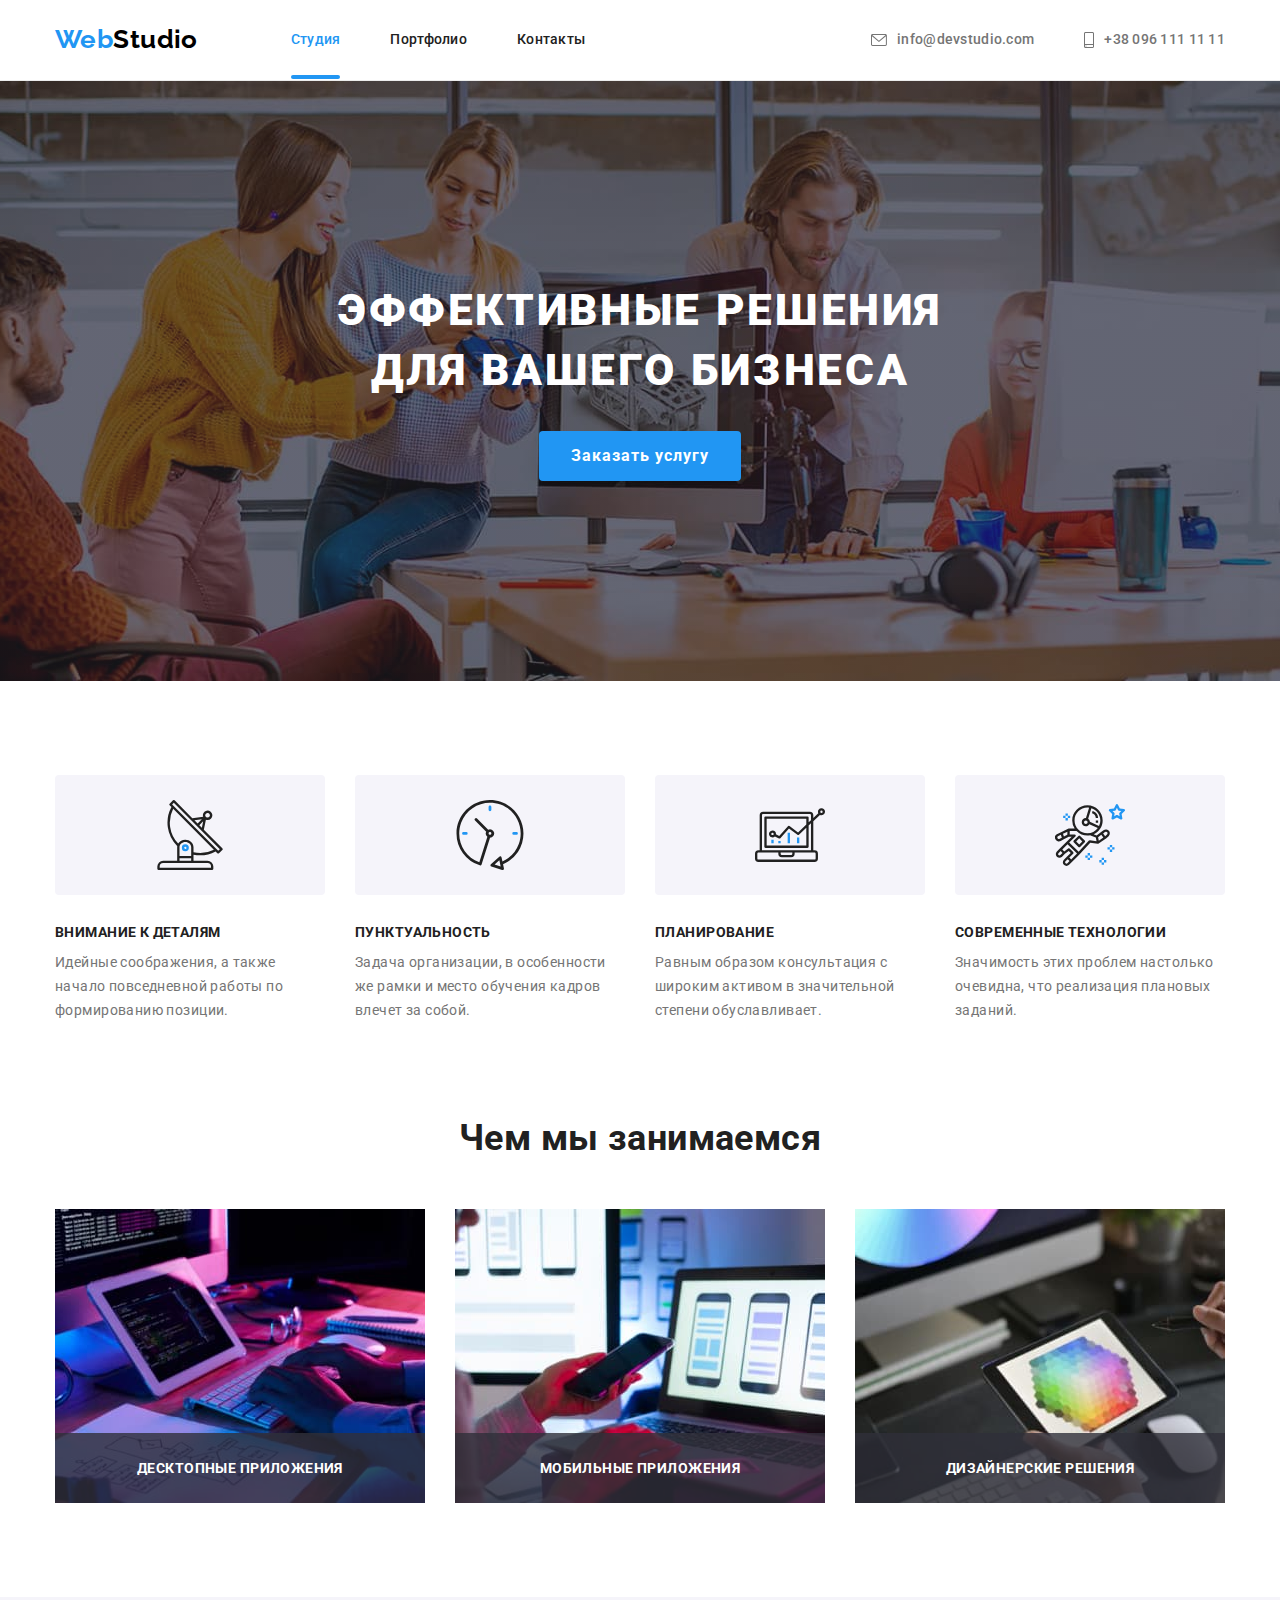
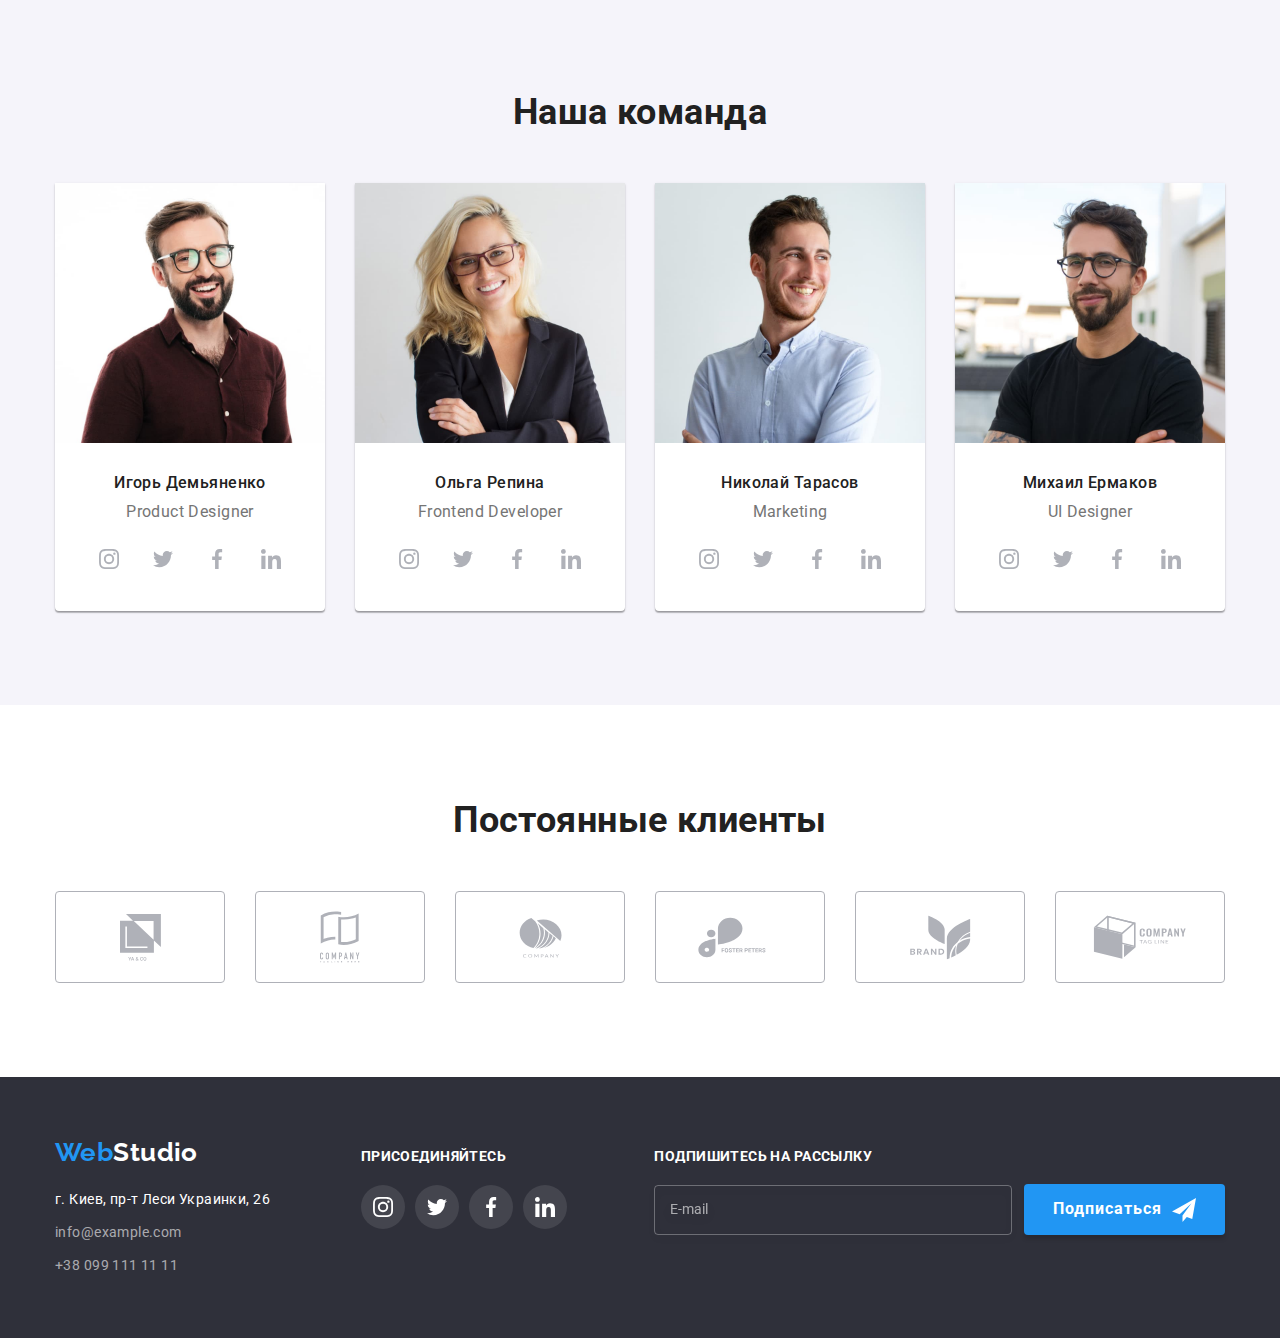
==== commit 2b05df85: "dist css to css" ====
--- a/index.html
+++ b/index.html
@@ -10,7 +10,7 @@
     <link href="https://fonts.googleapis.com/css2?family=Raleway:wght@700&family=Roboto:wght@400;500;700;900&display=swap"
         rel="stylesheet">
     <link rel="stylesheet" href="https://cdnjs.cloudflare.com/ajax/libs/modern-normalize/1.1.0/modern-normalize.min.css">
-    <link rel="stylesheet" href="./dist/css/main.min.css">
+    <link rel="stylesheet" href="./css/main.min.css">
 </head>
 <body>
     <header class="header">
--- a/css/main.min.css
+++ b/css/main.min.css
@@ -0,0 +1 @@
+:root{--primary-text-color: #212121;--secondary-text-color: #757575;--primary-white-color: #FFFFFF;--accent-colour: #2196F3;--footer-gray: rgba(255, 255, 255, 0.6);--main-background: #FFFFFF;--secondary-background: #2F303A;--alternative-background: #F5F4FA;--logo-black: #000000;--cubic-bezier-stand: cubic-bezier(0.4, 0, 0.2, 1)}.checkbox,.modal__button-close,.clients__link,.feature__box{display:flex;align-items:center;justify-content:center}.contacts__link,.nav__list,.header-box{display:flex;align-items:center}.visually-hidden{position:absolute;width:1px;height:1px;margin:-1px;border:0;padding:0;white-space:nowrap;-webkit-clip-path:inset(100%);clip-path:inset(100%);clip:rect(0 0 0 0);overflow:hidden}ul{list-style:none;margin:0;padding-left:0}h1,h2,h3,h4,h5,p{margin:0}a{text-decoration:none}img{display:block;max-width:100%;height:auto}body{font-family:"Roboto",sans-serif;letter-spacing:.03em;font-size:14px;color:var(--primary-text-color);background-color:var(--main-background)}.container{width:1200px;padding-left:15px;padding-right:15px;margin-left:auto;margin-right:auto}.section{padding-top:94px;padding-bottom:94px}.logo{font-family:"Raleway",sans-serif;font-weight:700;font-size:26px;line-height:1.19;padding-top:24px;padding-bottom:25px;margin-right:93px}.logo--black{color:var(--logo-black)}.logo--white{color:var(--primary-white-color)}.logo__accent{color:var(--accent-colour)}.button{font-weight:700;font-size:16px;line-height:1.88;letter-spacing:.06em;border:0;border-radius:4px;display:inline-block;color:var(--primary-white-color);background-color:var(--accent-colour);box-shadow:0px 4px 4px rgba(0,0,0,.15);cursor:pointer;font-family:inherit;font-style:inherit;transition:background-color 250ms var(--cubic-bezier-stand)}.secondary-title{font-size:36px;line-height:1.17;text-align:center;margin-bottom:50px}.social-links{display:flex}.social-links__item{width:44px;height:44px}.social-links__item:not(:last-child){margin-right:10px}.social-links__link{display:flex;align-items:center;justify-content:center;width:100%;height:100%;border-radius:50%}.header{border-bottom:1px solid #ececec}.nav{display:flex}.nav__item:not(:last-child){margin-right:50px}.nav__link{font-weight:500;line-height:1.14;letter-spacing:.02em;color:var(--primary-text-color);padding-top:32px;padding-bottom:32px;position:relative;transition:color 250ms var(--cubic-bezier-stand)}.current::after{content:"";position:absolute;display:inline-block;width:100%;height:4px;border-radius:2px;background-color:var(--accent-colour);left:0;bottom:0}.nav__link.current{color:var(--accent-colour)}.nav__link:hover,.nav__link:focus,.contacts__link:hover,.contacts__link:focus{color:var(--accent-colour)}.contacts{display:flex;margin-left:auto}.contacts__item:not(:last-child){margin-right:50px}.contacts__link{font-weight:500;line-height:1.14;letter-spacing:.02em;color:var(--secondary-text-color);transition:color 250ms var(--cubic-bezier-stand)}.contacts__icon{margin-right:10px;fill:currentColor;transition:color 250ms var(--cubic-bezier-stand)}.contacts__icon:hover{fill:var(--accent-colour)}.hero{text-align:center;padding:200px 0;background-color:var(--secondary-background)}.overlay{height:600px;max-width:1600px;margin-left:auto;margin-right:auto;background-size:cover;background-repeat:no-repeat;background-position:center;background-image:linear-gradient(to right, rgba(47, 48, 58, 0.4), rgba(47, 48, 58, 0.4)),url(../../img/Img-bg.jpg)}.hero__title{width:700px;margin-left:auto;margin-right:auto;margin-bottom:30px;font-weight:900;font-size:44px;line-height:1.36;text-align:center;letter-spacing:.06em;text-transform:uppercase;color:var(--primary-white-color)}.hero__button{padding:10px 32px}.hero__button:hover{background-color:#188ce8}.feature__list{display:flex}.feature__item:not(:last-child){margin-right:30px}.feature__item{width:270px}.feature__title{font-size:14px;line-height:1.14;text-transform:uppercase;margin-bottom:10px}.feature__text{line-height:1.71;color:var(--secondary-text-color)}.feature__box{width:270px;height:120px;background-color:var(--alternative-background);border-radius:4px;margin-bottom:30px}.works{padding-top:0}.works__list{display:flex;justify-content:space-between}.works__item{position:relative}.work__description{position:absolute;left:0;bottom:0;display:flex;justify-content:center;align-items:center;width:100%;height:70px;color:var(--primary-white-color);background-color:rgba(47,48,58,.8);text-transform:uppercase;font-weight:700}.team{font-size:16px;line-height:1.19;background-color:var(--alternative-background)}.team__list{display:flex;justify-content:space-between}.team__social-links{margin-right:32px;margin-left:32px;margin-bottom:30px}.team__social-link{fill:#afb1b8;transition:background-color 250ms var(--cubic-bezier-stand),fill 250ms var(--cubic-bezier-stand)}.team__social-link:hover,.team__social-link:focus{fill:var(--main-background);background-color:var(--accent-colour)}.team-card{background-color:var(--main-background);text-align:center;box-shadow:0px 1px 3px rgba(0,0,0,.12),0px 1px 1px rgba(0,0,0,.14),0px 2px 1px rgba(0,0,0,.2);border-radius:0px 0px 4px 4px}.team-card__img{margin-bottom:30px}.team-card__title{font-weight:500;margin-bottom:10px;font-size:16px}.team-card__text{color:var(--secondary-text-color);margin-bottom:16px}.clients{fill:#afb1b8;display:flex;justify-content:space-between}.clients__item{width:170px;height:92px}.clients__link{width:100%;height:100%;border:1px solid #afb1b8;border-radius:4px;transition:border 250ms var(--cubic-bezier-stand),fill 250ms var(--cubic-bezier-stand)}.clients__link:hover,.clients__link:focus{fill:var(--accent-colour);border:1px solid var(--accent-colour)}.footer{background-color:var(--secondary-background);padding:60px 0}.footer__box{display:flex;align-items:baseline;justify-content:space-between}.footer__contacts{margin-right:70px}.address{line-height:1.71;font-style:normal;margin-top:20px;color:var(--primary-white-color)}.address__link{color:var(--footer-gray);margin-top:9px;display:inline-block;transition:color 250ms var(--cubic-bezier-stand)}.address__link:hover,.address__link:focus{color:var(--accent-colour)}.footer__soc-box{margin-right:auto}.footer__strong{line-height:1.14;text-transform:uppercase;color:var(--primary-white-color)}.footer-social{margin-top:20px}.footer-social__item{fill:var(--primary-white-color)}.footer-social__link{background-color:rgba(255,255,255,.1);transition:background-color 250ms var(--cubic-bezier-stand)}.footer-social__link:hover,.footer-social__link:focus{background-color:var(--accent-colour)}.subscr-form{display:flex;justify-content:flex-end;align-items:flex-end}.subscr-form__input{width:358px;padding:15px;margin-right:12px;line-height:1.25;color:var(--primary-white-color);border:1px solid rgba(255,255,255,.3);border-radius:4px;filter:drop-shadow(0px 4px 4px rgba(0, 0, 0, 0.15));background-color:rgba(0,0,0,0);margin-top:20px}.subscr-form__input::-moz-placeholder{color:rgba(255,255,255,.6)}.subscr-form__input:-ms-input-placeholder{color:rgba(255,255,255,.6)}.subscr-form__input::placeholder{color:rgba(255,255,255,.6)}.subscr-form__button{padding:10px 29px;display:flex;justify-content:center;align-items:center}.subscr-form__button:hover{background-color:#188ce8}.subscr-form__svg{margin-left:10px}.backdrop{position:fixed;top:0;left:0;width:100%;height:100%;background-color:rgba(0,0,0,.2);opacity:1;transition:opacity 250ms linear}.backdrop.is-hidden{opacity:0;pointer-events:none;visibility:hidden}.backdrop.is-hidden .modal{transform:translate(-50%, -50%) scale(0.5)}.modal{position:absolute;top:50%;left:50%;width:528px;min-height:581px;padding:40px;background-color:#fff;box-shadow:0px 1px 3px rgba(0,0,0,.12),0px 1px 1px rgba(0,0,0,.14),0px 2px 1px rgba(0,0,0,.2);border-radius:4px;transform:translate(-50%, -50%) scale(1);transition:transform 250ms cubic-bezier(0.23, 0.79, 0.83, 0.67)}.modal__button-close{position:absolute;top:8px;right:8px;cursor:pointer;padding:0;width:30px;height:30px;border:1px solid rgba(0,0,0,.1);border-radius:50%;background-color:var(--main-background);fill:var(--logo-black);transition:fill 250ms var(--cubic-bezier-stand)}.modal__button-close:hover,.modal__button-close:focus{fill:var(--accent-colour)}.modal__title{text-align:center;font-size:20px;font-weight:700;margin-bottom:12px}.client-form__label{display:block;position:relative;margin-bottom:10px;font-size:12px;line-height:1.17;letter-spacing:.01em;color:var(--secondary-text-color)}.client-form__input{margin-top:4px;font-style:inherit;padding:11px 11px 11px 42px;border:1px solid rgba(33,33,33,.2);border-radius:4px;width:100%;color:var(--primary-text-color);transition:border-color 250ms var(--cubic-bezier-stand)}.client-form__input:hover,.client-form__input:focus{border-color:var(--accent-colour)}.client-form__input:focus+.client-form__svg,.client-form__input:hover+.client-form__svg{fill:var(--accent-colour)}.client-form__svg{position:absolute;left:12px;bottom:11px;transition:fill 250ms var(--cubic-bezier-stand)}.modal-coment{margin-bottom:20px}.modal-coment__textarea{padding:12px 16px;font-style:inherit;border:1px solid rgba(33,33,33,.2);border-radius:4px;width:100%;height:120px;resize:none;color:var(--primary-text-color);transition:border-color 250ms var(--cubic-bezier-stand)}.modal-coment__textarea::-moz-placeholder{color:rgba(117,117,117,.5)}.modal-coment__textarea:-ms-input-placeholder{color:rgba(117,117,117,.5)}.modal-coment__textarea::placeholder{color:rgba(117,117,117,.5)}.checkbox{line-height:1.71;color:var(--secondary-text-color)}.checkbox__input{left:54px;position:absolute;width:1px;height:1px;margin:-1px;border:0;padding:0;white-space:nowrap;-webkit-clip-path:inset(100%);clip-path:inset(100%);clip:rect(0 0 0 0);overflow:hidden}.checkbox__svg{position:absolute;left:54px;width:16px;height:15px;background-image:url(../../img/uncheck.svg)}.checkbox__input:checked+.checkbox__svg{background-image:url(../../img/check.svg);opacity:1}.checkbox__input:focus-visible+.checkbox__svg{background-image:url(../../img/uncheck-blue.svg)}.checkbox__input:checked:focus-visible+.checkbox__svg{background-image:url(../../img/check.svg)}.checkbox__text{margin-left:23px}.checkbox__link{text-decoration:underline;color:var(--accent-colour)}.button-modal{display:block;padding:10px 55px;margin-left:auto;margin-right:auto;margin-top:30px}.button-modal:hover{background-color:#188ce8}.portfolio__filter{display:flex;justify-content:center;margin-bottom:50px}.portfolio__filter-item:not(:last-child){margin-right:8px}.portfolio__filter-button{font-weight:500;font-size:16px;line-height:1.62;text-align:center;letter-spacing:.03em;background:var(--alternative-background);border:0;border-radius:4px;padding:6px 22px;display:inline-block;cursor:pointer;font-family:inherit;font-style:inherit;transition:box-shadow 250ms var(--cubic-bezier-stand),background-color 250ms var(--cubic-bezier-stand),color 250ms var(--cubic-bezier-stand)}.portfolio__filter-button:hover,.portfolio__filter-button:focus{color:var(--main-background);background-color:var(--accent-colour);box-shadow:0px 2px 2px 0px rgba(0,0,0,.1215686275);box-shadow:0px 1px 2px 0px rgba(0,0,0,.0784313725);box-shadow:0px 3px 1px 0px rgba(0,0,0,.1019607843)}.portfolio__list{display:flex;flex-wrap:wrap}.project{margin-right:30px;margin-bottom:30px;width:calc((100% - 60px)/3)}.project:nth-child(3n){margin-right:0px}.project:nth-last-child(-n+3){margin-bottom:0px}.project__link{display:block;transition:box-shadow 250ms var(--cubic-bezier-stand)}.project__link:hover,.project__link:focus{box-shadow:0px 4px 4px 0px rgba(0,0,0,.2509803922)}.project__container{border-left:1px solid #eee;border-bottom:1px solid #eee;border-right:1px solid #eee;padding:20px 24px}.project__title{font-size:18px;line-height:2;letter-spacing:.06em;color:var(--primary-text-color)}.project__text{margin-top:4px;font-size:16px;line-height:1.88;color:var(--secondary-text-color)}.project__overlay{position:relative;overflow:hidden}.project__overlay-text{position:absolute;bottom:0;left:0;width:100%;height:100%;transform:translateY(100%);transition:transform 250ms var(--cubic-bezier-stand);padding:63px 24px;font-size:18px;line-height:1.56;color:var(--primary-white-color)}.project__link:hover .project__overlay-text{transform:translateY(0)}.project__overlay::before{content:"";position:absolute;transform:translateY(100%);transition:transform 250ms var(--cubic-bezier-stand);bottom:0;left:0;width:100%;height:100%;background-color:rgba(33,150,243,.9)}.project__link:hover .project__overlay::before{transform:translateY(0)}/*# sourceMappingURL=main.min.css.map */